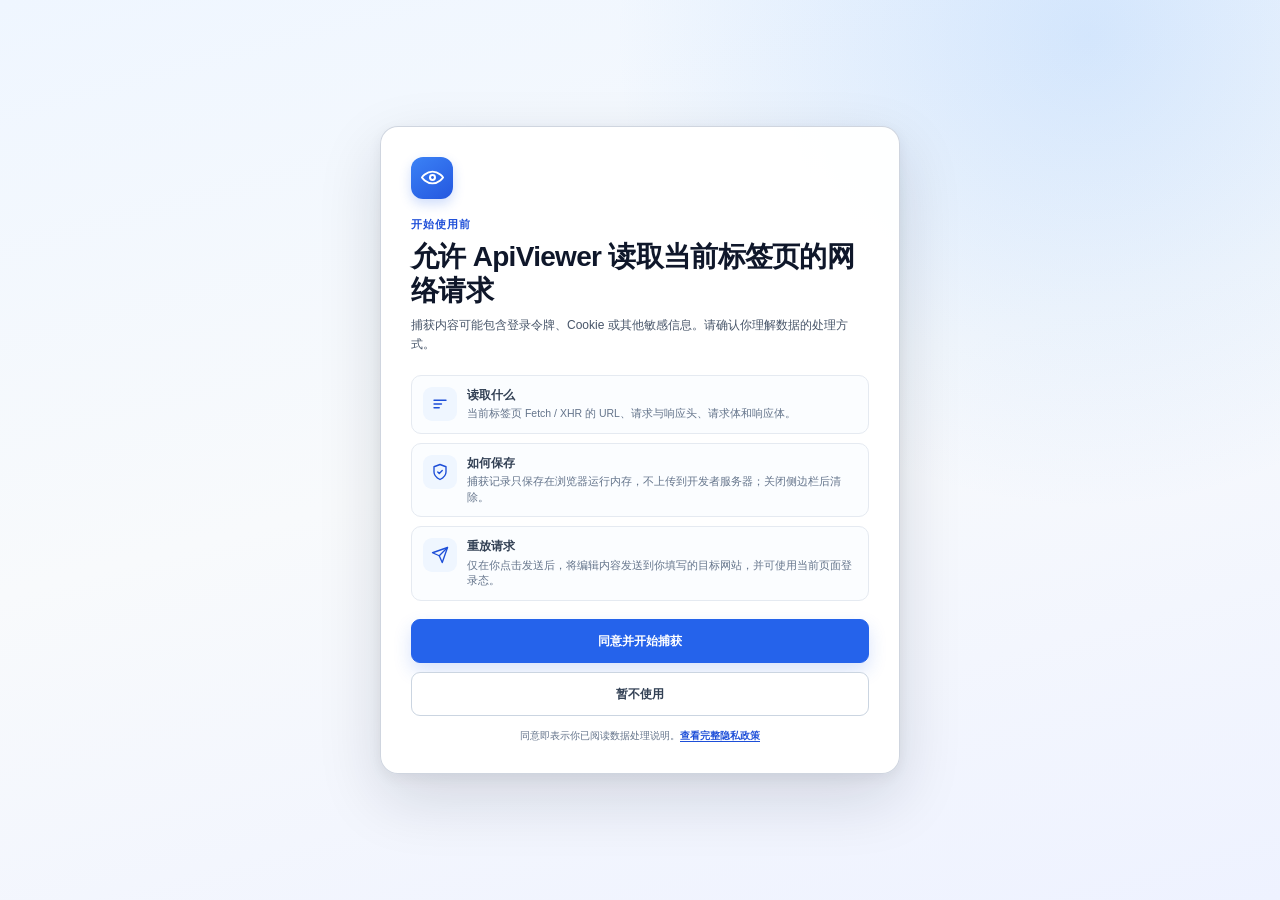
==== sidepanel.html @ 07f1b32a "Prepare ApiViewer for Chrome Web Store" ====
<!doctype html>
<html lang="zh-CN">
  <head>
    <meta charset="utf-8" />
    <meta name="viewport" content="width=device-width, initial-scale=1" />
    <meta name="color-scheme" content="light" />
    <title>ApiViewer</title>
    <link rel="stylesheet" href="sidepanel.css" />
  </head>
  <body>
    <main id="appShell" class="app-shell" inert aria-hidden="true">
      <header class="app-header">
        <div class="brand">
          <span class="logo" aria-hidden="true">
            <svg viewBox="0 0 24 24"><path d="M2.6 12s3.5-5.2 9.4-5.2 9.4 5.2 9.4 5.2-3.5 5.2-9.4 5.2S2.6 12 2.6 12Z"/><circle cx="12" cy="12" r="3.1" class="logo-iris"/><circle cx="12" cy="12" r="1.25" class="logo-pupil"/></svg>
          </span>
          <span class="brand-copy">
            <strong>ApiViewer</strong>
            <code id="pageUrl" title="">正在读取当前页面…</code>
          </span>
        </div>
        <div class="header-actions">
          <button id="captureButton" class="live-badge" type="button" aria-pressed="true" title="暂停捕获">
            <span class="live-dot" aria-hidden="true"></span><span id="captureLabel">连接中</span>
          </button>
          <button id="clearButton" class="icon-button" type="button" aria-label="清空请求" title="清空请求">
            <svg viewBox="0 0 24 24" aria-hidden="true"><path d="M3 6h18M8 6V4h8v2M19 6l-1 14H6L5 6M10 10v6M14 10v6"/></svg>
          </button>
          <button id="settingsButton" class="icon-button" type="button" aria-label="打开设置" aria-expanded="false" aria-controls="settingsPopover" title="设置">
            <svg viewBox="0 0 24 24" aria-hidden="true"><circle cx="12" cy="12" r="3"/><path d="M19.4 15a1.7 1.7 0 0 0 .34 1.88l.06.06-2.83 2.83-.06-.06A1.7 1.7 0 0 0 15 19.4a1.7 1.7 0 0 0-1 .6 1.7 1.7 0 0 0-.4 1.1V21h-4v-.1A1.7 1.7 0 0 0 8.6 19.4a1.7 1.7 0 0 0-1.88.34l-.06.06-2.83-2.83.06-.06A1.7 1.7 0 0 0 4.6 15a1.7 1.7 0 0 0-.6-1A1.7 1.7 0 0 0 2.9 13H3V9h-.1A1.7 1.7 0 0 0 4.6 8a1.7 1.7 0 0 0-.34-1.88l-.06-.06 2.83-2.83.06.06A1.7 1.7 0 0 0 9 4.6a1.7 1.7 0 0 0 1-.6 1.7 1.7 0 0 0 .4-1.1V3h4v.1A1.7 1.7 0 0 0 15.4 4a1.7 1.7 0 0 0 1.88-.34l.06-.06 2.83 2.83-.06.06A1.7 1.7 0 0 0 19.4 8c.17.38.5.7.9.9.32.16.68.22 1.03.18H21v4h.1a1.7 1.7 0 0 0-1.7 1.9Z"/></svg>
          </button>
        </div>
      </header>

      <section class="request-tools" aria-label="请求筛选">
        <label class="search-box" for="searchInput">
          <svg viewBox="0 0 24 24" aria-hidden="true"><circle cx="11" cy="11" r="7"/><path d="m20 20-4-4"/></svg>
          <span class="sr-only">搜索请求</span>
          <input id="searchInput" type="search" autocomplete="off" placeholder="搜索路径、状态码或方法" />
          <kbd>⌘K</kbd>
        </label>
        <div class="filter-tabs" role="group" aria-label="请求类型">
          <button class="filter-tab active" type="button" data-filter="All" aria-pressed="true">全部</button>
          <button class="filter-tab" type="button" data-filter="XHR" aria-pressed="false">XHR</button>
          <button class="filter-tab" type="button" data-filter="Fetch" aria-pressed="false">Fetch</button>
        </div>
      </section>

      <section class="request-list" aria-label="请求列表">
        <div class="request-list-header" aria-hidden="true">
          <span>序号</span><span>方法</span><span>请求路径</span><span>状态</span><span>耗时</span>
        </div>
        <div id="requestRows" class="request-rows" role="listbox" aria-label="已捕获的请求"></div>
        <div id="emptyState" class="empty-state">
          <span class="empty-icon" aria-hidden="true">
            <svg viewBox="0 0 24 24"><path d="M4 17 10 11l4 4 6-7"/><path d="M4 5v14h16"/></svg>
          </span>
          <strong id="emptyTitle">等待网络请求</strong>
          <p id="emptyText">刷新当前页面或进行操作，Fetch / XHR 请求会显示在这里。</p>
          <button id="retryButton" class="secondary-button hidden" type="button">重新连接</button>
        </div>
      </section>

      <section id="requestDetail" class="request-detail" aria-label="请求详情">
        <div id="detailHeading" class="detail-heading">
          <div class="detail-endpoint">
            <span id="detailSelectionMarker" class="detail-selection-marker" aria-hidden="true" hidden>
              <svg viewBox="0 0 24 24"><path d="m9 18 6-6-6-6"/></svg>
            </span>
            <span id="detailSelectionLabel" class="sr-only" hidden>当前选中的请求</span>
            <span id="detailMethod" class="method-chip">—</span>
            <code id="detailPath">选择一个请求查看详情</code>
          </div>
          <div class="detail-meta">
            <span id="detailStatus">—</span><span id="detailDuration">—</span><span id="detailSize">—</span>
          </div>
        </div>
        <div class="detail-tabs" role="tablist" aria-label="详情内容">
          <button type="button" role="tab" data-tab="overview" aria-selected="true">概览</button>
          <button type="button" role="tab" data-tab="headers" aria-selected="false">请求头</button>
          <button type="button" role="tab" data-tab="request" aria-selected="false">请求</button>
          <button type="button" role="tab" data-tab="response" aria-selected="false">响应</button>
        </div>
        <div class="code-wrap">
          <div class="code-panel">
            <div class="code-toolbar">
              <span id="contentFormat" class="format">详情</span>
              <button id="copyContentButton" class="mini-copy" type="button" disabled>
                <svg viewBox="0 0 24 24" aria-hidden="true"><rect x="8" y="8" width="11" height="11" rx="2"/><path d="M16 8V5a2 2 0 0 0-2-2H5a2 2 0 0 0-2 2v9a2 2 0 0 0 2 2h3"/></svg>
                复制
              </button>
            </div>
            <pre id="detailContent" tabindex="0">从上方列表中选择一个请求。</pre>
          </div>
        </div>
      </section>

      <footer class="action-bar">
        <button id="replayButton" class="action-button primary" type="button" disabled>
          <svg viewBox="0 0 24 24" aria-hidden="true"><path d="M20 7v5h-5"/><path d="M18.2 16a7 7 0 1 1 .8-7.8L20 12"/></svg>
          编辑并重发
        </button>
        <button id="copyCurlButton" class="action-button" type="button" disabled>
          <svg viewBox="0 0 24 24" aria-hidden="true"><rect x="8" y="8" width="11" height="11" rx="2"/><path d="M16 8V5a2 2 0 0 0-2-2H5a2 2 0 0 0-2 2v9a2 2 0 0 0 2 2h3"/></svg>
          复制 cURL
        </button>
        <button id="copyRequestButton" class="action-button" type="button" aria-label="复制请求 JSON" title="复制请求 JSON" disabled>
          <svg viewBox="0 0 24 24" aria-hidden="true"><rect x="8" y="8" width="11" height="11" rx="2"/><path d="M16 8V5a2 2 0 0 0-2-2H5a2 2 0 0 0-2 2v9a2 2 0 0 0 2 2h3"/></svg>
          <span class="action-label">复制请求 JSON</span>
        </button>
        <button id="copyResponseButton" class="action-button" type="button" disabled>
          <svg viewBox="0 0 24 24" aria-hidden="true"><rect x="8" y="8" width="11" height="11" rx="2"/><path d="M16 8V5a2 2 0 0 0-2-2H5a2 2 0 0 0-2 2v9a2 2 0 0 0 2 2h3"/></svg>
          复制响应 JSON
        </button>
      </footer>

      <section id="replayView" class="replay-view hidden" aria-label="请求重放编辑器">
        <header class="replay-header">
          <button id="replayBackButton" class="icon-button replay-back" type="button" aria-label="返回请求详情" title="返回请求详情">
            <svg viewBox="0 0 24 24" aria-hidden="true"><path d="m15 18-6-6 6-6"/></svg>
          </button>
          <div class="replay-title">
            <strong>编辑并重发</strong>
            <code id="replaySourcePath">—</code>
          </div>
          <span class="replay-context-badge" title="请求会在当前标签页的页面上下文中发送">当前页面</span>
        </header>

        <div class="replay-request-line">
          <label class="replay-method-field" for="replayMethod">
            <span class="sr-only">请求方法</span>
            <select id="replayMethod" aria-label="请求方法">
              <option>GET</option><option>POST</option><option>PUT</option><option>PATCH</option><option>DELETE</option><option>HEAD</option><option>OPTIONS</option>
            </select>
          </label>
          <label class="replay-url-field" for="replayUrl">
            <span class="sr-only">请求 URL</span>
            <input id="replayUrl" type="url" autocomplete="off" spellcheck="false" aria-describedby="replayUrlError" />
          </label>
          <p id="replayUrlError" class="field-error hidden"></p>
        </div>

        <div class="replay-tabs" role="tablist" aria-label="请求重放内容">
          <button type="button" role="tab" data-replay-tab="params" aria-selected="true">参数 <span id="replayParamsCount">0</span></button>
          <button type="button" role="tab" data-replay-tab="headers" aria-selected="false">请求头 <span id="replayHeadersCount">0</span></button>
          <button type="button" role="tab" data-replay-tab="body" aria-selected="false">请求体</button>
          <button id="replayResponseTab" type="button" role="tab" data-replay-tab="response" aria-selected="false" disabled>响应</button>
        </div>

        <div id="replayErrorSummary" class="replay-error-summary hidden" role="alert" tabindex="-1"></div>
        <div id="replayEditorPanel" class="replay-editor-panel"></div>

        <footer class="replay-action-bar">
          <label class="credentials-switch" for="replayCredentials">
            <input id="replayCredentials" type="checkbox" checked />
            <span>使用当前登录态</span>
          </label>
          <span class="action-spacer"></span>
          <button id="replayResetButton" class="action-button" type="button">恢复原始值</button>
          <button id="replayCancelButton" class="action-button danger-outline hidden" type="button">取消</button>
          <button id="replaySendButton" class="action-button primary" type="button" title="发送请求（⌘/Ctrl + Enter）">
            <svg viewBox="0 0 24 24" aria-hidden="true"><path d="m22 2-7 20-4-9-9-4Z"/><path d="M22 2 11 13"/></svg>
            <span>发送请求</span>
          </button>
        </footer>
      </section>

      <aside id="settingsPopover" class="settings-popover hidden" aria-label="ApiViewer 设置">
        <div class="settings-heading">
          <div><strong>捕获设置</strong><span>设置会自动保存</span></div>
          <button id="closeSettingsButton" class="icon-button" type="button" aria-label="关闭设置">
            <svg viewBox="0 0 24 24" aria-hidden="true"><path d="m6 6 12 12M18 6 6 18"/></svg>
          </button>
        </div>
        <label class="setting-row" for="maxRequestsSelect">
          <span><strong>请求数量上限</strong><small>超过后自动移除最早的记录</small></span>
          <select id="maxRequestsSelect"><option value="100">100</option><option value="250">250</option><option value="500">500</option></select>
        </label>
        <label class="setting-row" for="maxBodySelect">
          <span><strong>响应体上限</strong><small>较大的响应体不会保存在内存中</small></span>
          <select id="maxBodySelect"><option value="1048576">1 MB</option><option value="2097152">2 MB</option><option value="5242880">5 MB</option></select>
        </label>
        <label class="setting-row switch-row" for="autoStartInput">
          <span><strong>打开时自动捕获</strong><small>每次打开侧边栏立即开始</small></span>
          <input id="autoStartInput" type="checkbox" role="switch" checked />
        </label>
        <p class="settings-note">
          ApiViewer 只在侧边栏打开期间连接当前标签页；关闭后会自动解除连接。
          <a href="privacy.html" target="_blank" rel="noreferrer">查看隐私政策</a>
        </p>
      </aside>

      <div id="toast" class="toast" role="status" aria-live="polite" aria-atomic="true">
        <span class="toast-icon" aria-hidden="true">
          <svg viewBox="0 0 24 24"><path d="m6 12 4 4 8-9"/></svg>
        </span>
        <span id="toastText">已复制到剪贴板</span>
      </div>
    </main>

    <section
      id="privacyConsent"
      class="privacy-consent"
      role="dialog"
      aria-modal="true"
      aria-labelledby="privacyConsentTitle"
      aria-describedby="privacyConsentDescription"
    >
      <div class="consent-card">
        <div class="consent-brand" aria-hidden="true">
          <span class="logo">
            <svg viewBox="0 0 24 24"><path d="M2.6 12s3.5-5.2 9.4-5.2 9.4 5.2 9.4 5.2-3.5 5.2-9.4 5.2S2.6 12 2.6 12Z"/><circle cx="12" cy="12" r="3.1" class="logo-iris"/><circle cx="12" cy="12" r="1.25" class="logo-pupil"/></svg>
          </span>
        </div>
        <div class="consent-heading">
          <span class="consent-eyebrow">开始使用前</span>
          <h1 id="privacyConsentTitle">允许 ApiViewer 读取当前标签页的网络请求</h1>
          <p id="privacyConsentDescription">捕获内容可能包含登录令牌、Cookie 或其他敏感信息。请确认你理解数据的处理方式。</p>
        </div>

        <ul class="consent-facts" aria-label="数据处理说明">
          <li>
            <span class="consent-fact-icon" aria-hidden="true">
              <svg viewBox="0 0 24 24"><path d="M4 7h16M4 12h10M4 17h7"/></svg>
            </span>
            <span><strong>读取什么</strong><small>当前标签页 Fetch / XHR 的 URL、请求与响应头、请求体和响应体。</small></span>
          </li>
          <li>
            <span class="consent-fact-icon" aria-hidden="true">
              <svg viewBox="0 0 24 24"><path d="M12 22s8-4 8-10V5l-8-3-8 3v7c0 6 8 10 8 10Z"/><path d="m9 12 2 2 4-4"/></svg>
            </span>
            <span><strong>如何保存</strong><small>捕获记录只保存在浏览器运行内存，不上传到开发者服务器；关闭侧边栏后清除。</small></span>
          </li>
          <li>
            <span class="consent-fact-icon" aria-hidden="true">
              <svg viewBox="0 0 24 24"><path d="m22 2-7 20-4-9-9-4Z"/><path d="M22 2 11 13"/></svg>
            </span>
            <span><strong>重放请求</strong><small>仅在你点击发送后，将编辑内容发送到你填写的目标网站，并可使用当前页面登录态。</small></span>
          </li>
        </ul>

        <p id="consentDeclinedMessage" class="consent-declined hidden" role="status">
          尚未授权，ApiViewer 不会连接调试器或读取任何网络请求。你可以关闭侧边栏，或稍后在这里同意。
        </p>

        <div class="consent-actions">
          <button id="consentAcceptButton" class="consent-primary" type="button">同意并开始捕获</button>
          <button id="consentDeclineButton" class="consent-secondary" type="button">暂不使用</button>
        </div>
        <p class="consent-policy-link">
          同意即表示你已阅读数据处理说明。<a href="privacy.html" target="_blank" rel="noreferrer">查看完整隐私政策</a>
        </p>
      </div>
    </section>
    <script src="json-formatter.js"></script>
    <script src="sidepanel.js"></script>
  </body>
</html>
---- sidepanel.css ----
:root {
  --surface: #ffffff;
  --surface-soft: #f8fafc;
  --surface-blue: #eff6ff;
  --ink: #0f172a;
  --muted: #475569;
  --subtle: #64748b;
  --faint: #94a3b8;
  --border: #e2e8f0;
  --border-strong: #cbd5e1;
  --blue: #2563eb;
  --blue-strong: #1d4ed8;
  --green: #047857;
  --green-soft: #ecfdf5;
  --red: #dc2626;
  --red-soft: #fef2f2;
  --amber: #b45309;
  --amber-soft: #fffbeb;
  --purple: #7c3aed;
  --sans: "IBM Plex Sans", "SF Pro Text", "PingFang SC", "Microsoft YaHei", Arial, sans-serif;
  --mono: "JetBrains Mono", "SFMono-Regular", Menlo, Monaco, Consolas, monospace;
  --focus: 0 0 0 3px rgba(37, 99, 235, .22);
  --ease: 160ms ease;
}

* { box-sizing: border-box; }

html, body {
  width: 100%;
  height: 100%;
  margin: 0;
  overflow: hidden;
  color: var(--ink);
  background: var(--surface);
  font-family: var(--sans);
  -webkit-font-smoothing: antialiased;
}

button, input, select { font: inherit; }
button, select, input[type="checkbox"] { cursor: pointer; }
button { touch-action: manipulation; }

button:focus-visible,
input:focus-visible,
select:focus-visible,
[tabindex="0"]:focus-visible {
  outline: 2px solid var(--blue);
  outline-offset: 2px;
}

button:disabled {
  cursor: not-allowed;
  opacity: .46;
}

.hidden { display: none !important; }
.sr-only {
  position: absolute;
  width: 1px;
  height: 1px;
  padding: 0;
  margin: -1px;
  overflow: hidden;
  clip: rect(0, 0, 0, 0);
  white-space: nowrap;
  border: 0;
}

.app-shell {
  position: relative;
  display: grid;
  grid-template-rows: 52px 52px minmax(150px, calc(30vh + 30px)) minmax(230px, 1fr) 48px;
  width: 100%;
  height: 100dvh;
  min-width: 300px;
  overflow: hidden;
  background: var(--surface);
}

.app-header,
.request-tools,
.action-bar {
  position: relative;
  z-index: 2;
}

.app-header {
  display: flex;
  align-items: center;
  justify-content: space-between;
  padding: 0 16px 0 18px;
  border-bottom: 1px solid var(--border);
  background: var(--surface);
}

.brand,
.header-actions,
.live-badge,
.search-box,
.filter-tabs,
.detail-endpoint,
.detail-meta,
.detail-tabs,
.code-toolbar,
.mini-copy,
.action-bar,
.action-button,
.settings-heading,
.setting-row,
.toast {
  display: flex;
  align-items: center;
}

.brand { flex: 1 1 auto; min-width: 0; gap: 9px; }
.logo {
  flex: 0 0 auto;
  display: grid;
  place-items: center;
  width: 32px;
  height: 32px;
  border-radius: 9px;
  color: #fff;
  background: linear-gradient(145deg, #3b82f6, #2457df);
  box-shadow: 0 5px 12px rgba(37, 99, 235, .22);
}
.logo svg { width: 21px; height: 21px; fill: none; stroke: currentColor; stroke-width: 1.7; stroke-linecap: round; stroke-linejoin: round; }
.logo .logo-iris { fill: currentColor; stroke: none; }
.logo .logo-pupil { fill: #2b64e5; stroke: none; }
.brand-copy { display: grid; min-width: 0; gap: 1px; }
.brand-copy strong { font-size: 16px; letter-spacing: -.2px; line-height: 1.15; }
.brand-copy code {
  display: block;
  min-width: 0;
  overflow: hidden;
  color: var(--subtle);
  font: 10px/1.25 var(--mono);
  text-overflow: ellipsis;
  white-space: nowrap;
}

.header-actions { flex: 0 0 auto; gap: 6px; }
.live-badge {
  min-width: 74px;
  height: 28px;
  justify-content: center;
  gap: 7px;
  padding: 0 10px;
  border: 1px solid #a7f3d0;
  border-radius: 999px;
  color: var(--green);
  background: var(--green-soft);
  font-size: 12px;
  font-weight: 650;
  transition: background var(--ease), border-color var(--ease), color var(--ease);
}
.live-badge:hover { background: #dff9ed; }
.live-badge.paused { color: var(--amber); border-color: #fde68a; background: var(--amber-soft); }
.live-badge.error { color: var(--red); border-color: #fecaca; background: var(--red-soft); }
.live-dot { width: 7px; height: 7px; border-radius: 50%; background: currentColor; box-shadow: 0 0 0 3px currentColor; outline: 3px solid transparent; opacity: .86; }
.live-badge:not(.paused):not(.error) .live-dot { animation: live-pulse 1.7s ease-in-out infinite; }

.icon-button {
  display: grid;
  place-items: center;
  width: 36px;
  height: 36px;
  padding: 0;
  border: 1px solid transparent;
  border-radius: 8px;
  color: var(--subtle);
  background: transparent;
  transition: background var(--ease), color var(--ease), border-color var(--ease);
}
.icon-button:hover { color: var(--ink); background: var(--surface-soft); border-color: var(--border); }
.icon-button svg,
.search-box svg,
.action-button svg,
.mini-copy svg {
  flex: 0 0 auto;
  width: 16px;
  height: 16px;
  fill: none;
  stroke: currentColor;
  stroke-width: 1.8;
  stroke-linecap: round;
  stroke-linejoin: round;
}

.request-tools {
  display: grid;
  grid-template-columns: minmax(140px, 1fr) auto;
  align-items: center;
  gap: 10px;
  padding: 8px 18px;
  border-bottom: 1px solid var(--border);
  background: var(--surface);
}
.search-box {
  min-width: 0;
  height: 36px;
  gap: 9px;
  padding: 0 10px 0 12px;
  border: 1px solid var(--border);
  border-radius: 8px;
  color: var(--faint);
  background: var(--surface-soft);
  transition: border-color var(--ease), box-shadow var(--ease), background var(--ease);
}
.search-box:focus-within { border-color: #93c5fd; background: var(--surface); box-shadow: var(--focus); }
.search-box input { min-width: 0; width: 100%; padding: 0; border: 0; outline: 0; color: var(--ink); background: transparent; font-size: 12px; }
.search-box input::placeholder { color: var(--faint); }
.search-box input::-webkit-search-cancel-button { cursor: pointer; }
.search-box kbd { padding: 2px 5px; border: 1px solid var(--border); border-bottom-color: var(--border-strong); border-radius: 4px; color: var(--subtle); background: #fff; font: 9px var(--sans); }
.filter-tabs { height: 36px; gap: 2px; padding: 3px; border: 1px solid var(--border); border-radius: 8px; background: var(--surface-soft); }
.filter-tab {
  height: 28px;
  padding: 0 10px;
  border: 0;
  border-radius: 5px;
  color: var(--muted);
  background: transparent;
  font-size: 11px;
  font-weight: 650;
  transition: background var(--ease), color var(--ease), box-shadow var(--ease);
}
.filter-tab:hover { color: var(--ink); background: rgba(255,255,255,.75); }
.filter-tab.active { color: #1e293b; background: #fff; box-shadow: 0 1px 3px rgba(15,23,42,.08), inset 0 0 0 1px var(--border); }

.request-list { position: relative; min-height: 0; overflow: hidden; border-bottom: 1px solid var(--border); background: var(--surface); }
.request-list-header,
.request-row {
  display: grid;
  grid-template-columns: 34px 54px minmax(0, 1fr) 52px 62px;
  align-items: center;
  column-gap: 7px;
  padding: 0 14px 0 18px;
}
.request-list-header { height: 26px; border-bottom: 1px solid var(--border); color: var(--subtle); background: var(--surface-soft); font-size: 10px; font-weight: 700; letter-spacing: .3px; text-transform: uppercase; }
.request-list-header span:nth-child(n+4), .request-row > :nth-child(n+4) { text-align: right; }
.request-rows { height: calc(100% - 26px); min-height: 0; overflow: auto; overscroll-behavior: contain; scrollbar-width: thin; }
.request-row {
  position: relative;
  width: 100%;
  height: 36px;
  border: 0;
  border-bottom: 1px solid #eef2f7;
  color: var(--muted);
  background: var(--surface);
  font: 13px/1.35 var(--mono);
  text-align: left;
  transition: background var(--ease), box-shadow var(--ease);
}
.request-row:hover { background: #f8fbff; }
.request-row:focus-visible { z-index: 1; outline-offset: -2px; }
.request-row.selected { background: var(--surface-blue); box-shadow: inset 0 0 0 1px #dbeafe; }
.request-row.selected::before { content: ""; position: absolute; inset: 0 auto 0 0; width: 3px; background: var(--blue); }
.request-row .sequence { color: var(--faint); font-size: 11px; font-variant-numeric: tabular-nums; }
.request-row .method { font-size: 12px; font-weight: 800; letter-spacing: .1px; }
.request-row .method.get { color: #0369a1; }
.request-row .method.post { color: var(--purple); }
.request-row .method.put, .request-row .method.patch { color: #c2410c; }
.request-row .method.delete { color: var(--red); }
.request-row .path { min-width: 0; overflow: hidden; color: #334155; text-overflow: ellipsis; white-space: nowrap; }
.request-row.selected .path { color: var(--ink); font-weight: 650; }
.status-code { display: inline-flex; align-items: center; justify-content: flex-end; gap: 5px; font-weight: 700; }
.status-code::before { content: ""; width: 6px; height: 6px; border-radius: 50%; background: currentColor; }
.status-code.ok { color: var(--green); }
.status-code.warn { color: var(--amber); }
.status-code.error { color: var(--red); }
.status-code.pending { color: var(--faint); }
.duration { color: var(--subtle); font-variant-numeric: tabular-nums; white-space: nowrap; }

.empty-state {
  position: absolute;
  inset: 26px 0 0;
  display: flex;
  flex-direction: column;
  align-items: center;
  justify-content: center;
  padding: 14px 24px;
  color: var(--muted);
  text-align: center;
  background: var(--surface);
}
.empty-icon { display: grid; place-items: center; width: 38px; height: 38px; margin-bottom: 8px; border-radius: 10px; color: var(--blue); background: var(--surface-blue); }
.empty-icon svg { width: 21px; height: 21px; fill: none; stroke: currentColor; stroke-width: 1.7; stroke-linecap: round; stroke-linejoin: round; }
.empty-state strong { color: #334155; font-size: 12px; }
.empty-state p { max-width: 360px; margin: 5px 0 0; color: var(--subtle); font-size: 11px; line-height: 1.45; }
.secondary-button { min-height: 32px; margin-top: 10px; padding: 0 12px; border: 1px solid var(--border-strong); border-radius: 7px; color: #334155; background: var(--surface); font-size: 11px; font-weight: 650; }
.secondary-button:hover { border-color: #93c5fd; color: var(--blue-strong); background: var(--surface-blue); }

.request-detail { display: grid; grid-template-rows: 40px 32px minmax(0, 1fr); min-height: 0; background: var(--surface); }
.detail-heading {
  display: flex;
  align-items: center;
  justify-content: space-between;
  min-width: 0;
  gap: 12px;
  padding: 0 18px;
  border-bottom: 1px solid var(--border);
  background: var(--surface);
  transition: background var(--ease), box-shadow var(--ease);
}
.detail-heading.has-selection {
  background: linear-gradient(90deg, #f4f8ff 0%, #fbfdff 52%, var(--surface) 100%);
  box-shadow: inset 3px 0 0 var(--blue);
}
.detail-endpoint { min-width: 0; gap: 9px; }
.detail-selection-marker {
  flex: 0 0 auto;
  display: grid;
  place-items: center;
  width: 20px;
  height: 20px;
  border: 1px solid #bfdbfe;
  border-radius: 6px;
  color: var(--blue-strong);
  background: #dbeafe;
  box-shadow: 0 1px 2px rgba(37, 99, 235, .12);
}
.detail-selection-marker[hidden] { display: none; }
.detail-selection-marker svg {
  width: 13px;
  height: 13px;
  fill: none;
  stroke: currentColor;
  stroke-width: 2.4;
  stroke-linecap: round;
  stroke-linejoin: round;
}
.method-chip { flex: 0 0 auto; display: grid; place-items: center; height: 24px; padding: 0 8px; border-radius: 5px; color: #475569; background: #f1f5f9; font: 800 10px var(--mono); }
.method-chip.get { color: #0369a1; background: #e0f2fe; }
.method-chip.post { color: #6d28d9; background: #f3e8ff; }
.method-chip.put, .method-chip.patch { color: #c2410c; background: #fff7ed; }
.method-chip.delete { color: #b91c1c; background: #fee2e2; }
.detail-endpoint code { min-width: 0; overflow: hidden; color: var(--ink); font: 650 11px var(--mono); text-overflow: ellipsis; white-space: nowrap; }
.detail-meta { flex: 0 0 auto; gap: 10px; color: var(--muted); font: 10px var(--mono); font-variant-numeric: tabular-nums; }
.detail-meta .ok { color: var(--green); font-weight: 700; }
.detail-meta .warn { color: var(--amber); font-weight: 700; }
.detail-meta .error { color: var(--red); font-weight: 700; }
.detail-tabs { gap: 3px; padding: 0 15px; border-bottom: 1px solid var(--border); }
.detail-tabs button { position: relative; height: 32px; padding: 0 9px; border: 0; color: var(--muted); background: transparent; font-size: 11px; font-weight: 650; }
.detail-tabs button:hover { color: var(--ink); }
.detail-tabs button[aria-selected="true"] { color: var(--blue-strong); }
.detail-tabs button[aria-selected="true"]::after { content: ""; position: absolute; right: 8px; bottom: -1px; left: 8px; height: 2px; border-radius: 2px 2px 0 0; background: var(--blue); }
.code-wrap { min-height: 0; padding: 6px 18px; background: #fbfdff; }
.code-panel { display: grid; grid-template-rows: 29px minmax(0, 1fr); height: 100%; overflow: hidden; border: 1px solid #dbe4ee; border-radius: 8px; background: var(--surface-soft); }
.code-toolbar { justify-content: space-between; padding: 0 9px 0 12px; border-bottom: 1px solid #dbe4ee; color: var(--muted); background: #f1f5f9; font-size: 10px; }
.format { display: flex; align-items: center; gap: 6px; }
.format::before { content: "{}"; color: var(--blue); font: 800 10px var(--mono); }
.mini-copy { height: 26px; gap: 5px; padding: 0 4px; border: 0; color: var(--muted); background: transparent; font-size: 10px; }
.mini-copy:hover:not(:disabled) { color: var(--blue-strong); }
.mini-copy svg { width: 13px; height: 13px; }
#detailContent {
  min-width: 0;
  min-height: 0;
  margin: 0;
  overflow: auto;
  padding: 8px 12px 12px;
  color: #334155;
  font: 10.5px/1.5 var(--mono);
  overflow-wrap: normal;
  tab-size: 2;
  white-space: pre-wrap;
}

.action-bar { display: grid; grid-template-columns: repeat(4, max-content); align-items: center; justify-content: start; gap: 8px; padding: 0 18px; border-top: 1px solid var(--border); background: var(--surface); box-shadow: 0 -6px 18px rgba(15, 23, 42, .035); }
.action-button { min-height: 36px; justify-content: center; gap: 7px; padding: 0 11px; border: 1px solid var(--border-strong); border-radius: 8px; color: #334155; background: var(--surface); font-size: 12px; font-weight: 650; white-space: nowrap; transition: background var(--ease), border-color var(--ease), color var(--ease), box-shadow var(--ease); }
.action-button:hover:not(:disabled) { border-color: #93c5fd; color: var(--blue-strong); background: #f8fbff; }
.action-button.primary { border-color: var(--blue); color: #fff; background: var(--blue); box-shadow: 0 5px 12px rgba(37, 99, 235, .18); }
.action-button.primary:hover:not(:disabled) { border-color: var(--blue-strong); color: #fff; background: var(--blue-strong); }
.action-button svg { width: 16px; height: 16px; }

.replay-view {
  position: absolute;
  inset: 0;
  z-index: 12;
  display: grid;
  grid-template-rows: 56px auto 40px auto minmax(0, 1fr) 60px;
  min-width: 0;
  min-height: 0;
  isolation: isolate;
  background: var(--surface);
}
.replay-header {
  grid-row: 1;
  display: flex;
  align-items: center;
  gap: 8px;
  min-width: 0;
  padding: 0 14px 0 10px;
  border-bottom: 1px solid var(--border);
  background: var(--surface);
}
.replay-back { flex: 0 0 auto; }
.replay-title { display: grid; flex: 1 1 auto; min-width: 0; gap: 2px; }
.replay-title strong { color: var(--ink); font-size: 14px; line-height: 1.2; }
.replay-title code { min-width: 0; overflow: hidden; color: var(--subtle); font: 10px/1.2 var(--mono); text-overflow: ellipsis; white-space: nowrap; }
.replay-context-badge {
  flex: 0 0 auto;
  padding: 4px 7px;
  border: 1px solid #bfdbfe;
  border-radius: 999px;
  color: var(--blue-strong);
  background: var(--surface-blue);
  font-size: 9.5px;
  font-weight: 700;
}
.replay-request-line {
  grid-row: 2;
  display: grid;
  grid-template-columns: 88px minmax(0, 1fr);
  gap: 7px;
  padding: 10px 14px;
  border-bottom: 1px solid var(--border);
  background: #fbfdff;
}
.replay-method-field,
.replay-url-field { min-width: 0; }
.replay-method-field select,
.replay-url-field input,
.editor-select,
.kv-input,
.body-textarea {
  width: 100%;
  border: 1px solid var(--border-strong);
  border-radius: 8px;
  color: #1e293b;
  background: var(--surface);
  transition: border-color var(--ease), box-shadow var(--ease);
}
.replay-method-field select,
.replay-url-field input { height: 38px; }
.replay-method-field select { padding: 0 26px 0 9px; font: 750 11px var(--mono); }
.replay-url-field input { min-width: 0; padding: 0 11px; font: 11px var(--mono); }
.replay-method-field select:focus,
.replay-url-field input:focus,
.editor-select:focus,
.kv-input:focus,
.body-textarea:focus { border-color: #93c5fd; outline: 0; box-shadow: var(--focus); }
.replay-url-field input[aria-invalid="true"],
.body-textarea[aria-invalid="true"] { border-color: #fca5a5; }
.field-error {
  grid-column: 1 / -1;
  margin: -1px 0 0;
  color: #b91c1c;
  font-size: 10px;
  line-height: 1.35;
}
.replay-tabs {
  grid-row: 3;
  display: grid;
  grid-template-columns: repeat(4, minmax(0, 1fr));
  padding: 0 8px;
  border-bottom: 1px solid var(--border);
  background: var(--surface);
}
.replay-tabs button {
  position: relative;
  min-width: 0;
  height: 40px;
  padding: 0 5px;
  overflow: hidden;
  border: 0;
  color: var(--muted);
  background: transparent;
  font-size: 10.5px;
  font-weight: 650;
  text-overflow: ellipsis;
  white-space: nowrap;
}
.replay-tabs button:hover:not(:disabled) { color: var(--ink); background: #f8fbff; }
.replay-tabs button[aria-selected="true"] { color: var(--blue-strong); }
.replay-tabs button[aria-selected="true"]::after { content: ""; position: absolute; right: 9px; bottom: 0; left: 9px; height: 2px; border-radius: 2px 2px 0 0; background: var(--blue); }
.replay-tabs button:disabled { opacity: .45; }
.replay-tabs button span { color: var(--subtle); font: 9px var(--mono); }
.replay-error-summary {
  grid-row: 4;
  margin: 8px 14px 0;
  padding: 9px 11px;
  border: 1px solid #fecaca;
  border-radius: 8px;
  color: #991b1b;
  background: var(--red-soft);
  font-size: 10.5px;
  line-height: 1.4;
}
.replay-editor-panel {
  grid-row: 5;
  min-width: 0;
  min-height: 0;
  overflow: auto;
  overscroll-behavior: contain;
  padding: 12px 14px 18px;
  background: #fbfdff;
}
.replay-editor-panel.response-mode { overflow: hidden; }
.editor-section { display: grid; gap: 10px; min-height: 100%; align-content: start; }
.response-section {
  display: flex;
  flex-direction: column;
  height: 100%;
  min-height: 0;
}
.editor-section-toolbar { display: flex; align-items: center; justify-content: space-between; min-width: 0; gap: 10px; }
.editor-section-toolbar > div { display: grid; min-width: 0; gap: 2px; }
.editor-section-toolbar strong { color: #334155; font-size: 12px; }
.editor-helper { margin: 0; color: var(--subtle); font-size: 10px; line-height: 1.45; }
.compact-check { display: inline-flex; align-items: center; gap: 6px; color: var(--muted); font-size: 10px; white-space: nowrap; }
.compact-check input { margin: 0; }
.kv-list { display: grid; gap: 7px; }
.kv-row {
  display: grid;
  grid-template-columns: 22px minmax(0, .85fr) minmax(0, 1.15fr) 32px;
  align-items: center;
  gap: 6px;
  min-width: 0;
}
.kv-row.is-disabled { opacity: .62; }
.kv-row.is-managed { opacity: .72; }
.kv-enabled { display: grid; place-items: center; width: 22px; height: 34px; margin: 0; }
.kv-input { min-width: 0; height: 34px; padding: 0 8px; font: 10.5px var(--mono); }
.kv-input:read-only { color: var(--subtle); background: #f1f5f9; }
.mini-icon-button {
  display: grid;
  place-items: center;
  width: 32px;
  height: 32px;
  padding: 0;
  border: 1px solid transparent;
  border-radius: 7px;
  color: var(--subtle);
  background: transparent;
}
.mini-icon-button:hover:not(:disabled) { border-color: var(--border); color: var(--red); background: var(--red-soft); }
.mini-icon-button svg { width: 15px; height: 15px; fill: none; stroke: currentColor; stroke-width: 1.8; stroke-linecap: round; stroke-linejoin: round; }
.managed-label { display: grid; place-items: center; width: 32px; height: 32px; color: var(--faint); }
.managed-label svg { width: 14px; height: 14px; fill: none; stroke: currentColor; stroke-width: 1.8; stroke-linecap: round; stroke-linejoin: round; }
.add-row-button { justify-self: start; min-height: 34px; padding: 0 10px; }
.empty-editor-note { margin: 20px 0; color: var(--subtle); font-size: 11px; text-align: center; }
.body-toolbar { display: grid; grid-template-columns: minmax(0, 150px) auto; align-items: end; justify-content: space-between; gap: 10px; }
.body-mode-label { display: grid; gap: 5px; color: var(--muted); font-size: 10px; }
.editor-select { height: 34px; padding: 0 26px 0 9px; font-size: 10.5px; }
.body-textarea { min-height: 260px; resize: vertical; padding: 10px 11px; font: 11px/1.5 var(--mono); tab-size: 2; }
.body-textarea:disabled { color: var(--subtle); background: #f1f5f9; }
.body-error { margin: -4px 0 0; color: #b91c1c; font-size: 10px; line-height: 1.4; }
.response-summary {
  display: grid;
  grid-template-columns: repeat(3, minmax(0, 1fr));
  gap: 7px;
}
.response-stat { display: grid; gap: 3px; min-width: 0; padding: 9px; border: 1px solid var(--border); border-radius: 8px; background: var(--surface); }
.response-stat span { color: var(--subtle); font-size: 9px; }
.response-stat strong { overflow: hidden; color: #334155; font: 700 11px var(--mono); text-overflow: ellipsis; white-space: nowrap; }
.response-stat strong.ok { color: var(--green); }
.response-stat strong.warn { color: var(--amber); }
.response-stat strong.error { color: var(--red); }
.response-toolbar { display: flex; flex-wrap: wrap; align-items: center; gap: 5px; }
.response-toolbar button { min-height: 30px; padding: 0 9px; border: 1px solid var(--border); border-radius: 7px; color: var(--muted); background: var(--surface); font-size: 10px; }
.response-toolbar button.active { border-color: #bfdbfe; color: var(--blue-strong); background: var(--surface-blue); }
.response-code { flex: 1 1 0; min-width: 0; min-height: 0; margin: 0; overflow: auto; padding: 11px; border: 1px solid var(--border); border-radius: 8px; color: #334155; background: var(--surface); font: 10.5px/1.5 var(--mono); white-space: pre-wrap; }
.response-error { padding: 12px; border: 1px solid #fecaca; border-radius: 8px; color: #991b1b; background: var(--red-soft); font-size: 11px; line-height: 1.5; }
.replay-action-bar {
  grid-row: 6;
  position: relative;
  z-index: 1;
  display: flex;
  align-items: center;
  gap: 7px;
  min-width: 0;
  padding: 0 14px;
  border-top: 1px solid var(--border);
  background: var(--surface);
  box-shadow: 0 -6px 18px rgba(15, 23, 42, .035);
}
.credentials-switch { display: flex; align-items: center; gap: 6px; min-width: 0; color: var(--muted); font-size: 9.5px; white-space: nowrap; }
.credentials-switch input { margin: 0; }
.danger-outline { border-color: #fecaca; color: #b91c1c; }
.danger-outline:hover:not(:disabled) { border-color: #fca5a5; color: #991b1b; background: var(--red-soft); }
.sending-spinner { animation: replay-spin .8s linear infinite; }
.request-row.replayed .path::before { content: "重放"; display: inline-block; margin-right: 5px; padding: 1px 4px; border-radius: 4px; color: var(--blue-strong); background: #dbeafe; font: 700 8px var(--sans); vertical-align: 1px; }

.settings-popover {
  position: absolute;
  top: 46px;
  right: 14px;
  z-index: 20;
  width: min(360px, calc(100% - 28px));
  padding: 8px;
  border: 1px solid var(--border-strong);
  border-radius: 12px;
  background: var(--surface);
  box-shadow: 0 20px 45px rgba(15, 23, 42, .18), 0 4px 12px rgba(15, 23, 42, .08);
}
.settings-heading { justify-content: space-between; min-height: 48px; padding: 0 8px 4px 10px; border-bottom: 1px solid var(--border); }
.settings-heading > div { display: grid; gap: 3px; }
.settings-heading strong { font-size: 13px; }
.settings-heading span { color: var(--subtle); font-size: 10px; }
.setting-row { justify-content: space-between; min-height: 62px; gap: 16px; padding: 8px 10px; border-bottom: 1px solid #eef2f7; }
.setting-row > span { display: grid; min-width: 0; gap: 4px; }
.setting-row strong { color: #334155; font-size: 11px; }
.setting-row small { color: var(--subtle); font-size: 9.5px; line-height: 1.35; }
.setting-row select { flex: 0 0 auto; height: 32px; min-width: 78px; padding: 0 24px 0 9px; border: 1px solid var(--border-strong); border-radius: 7px; color: #334155; background: var(--surface); font-size: 11px; }
.switch-row input {
  position: relative;
  flex: 0 0 auto;
  width: 38px;
  height: 22px;
  margin: 0;
  appearance: none;
  border: 1px solid var(--border-strong);
  border-radius: 999px;
  background: #cbd5e1;
  transition: background var(--ease), border-color var(--ease);
}
.switch-row input::after { content: ""; position: absolute; top: 2px; left: 2px; width: 16px; height: 16px; border-radius: 50%; background: #fff; box-shadow: 0 1px 3px rgba(15,23,42,.25); transition: transform var(--ease); }
.switch-row input:checked { border-color: var(--blue); background: var(--blue); }
.switch-row input:checked::after { transform: translateX(16px); }
.settings-note { margin: 8px 10px 4px; padding: 9px 10px; border-radius: 7px; color: var(--muted); background: var(--surface-blue); font-size: 9.5px; line-height: 1.45; }
.settings-note a { color: var(--blue-strong); font-weight: 650; text-decoration: none; }
.settings-note a:hover { text-decoration: underline; }

.privacy-consent {
  position: fixed;
  inset: 0;
  z-index: 100;
  display: grid;
  min-width: 300px;
  min-height: 100dvh;
  overflow: auto;
  overscroll-behavior: contain;
  padding: clamp(18px, 5vh, 44px) clamp(14px, 4vw, 28px);
  background:
    radial-gradient(circle at 85% 4%, rgba(96, 165, 250, .22), transparent 34%),
    linear-gradient(165deg, #eff6ff 0%, #f8fafc 48%, #eef2ff 100%);
}
.consent-card {
  align-self: center;
  width: min(100%, 520px);
  margin: auto;
  padding: clamp(20px, 4.5vw, 30px);
  border: 1px solid rgba(148, 163, 184, .45);
  border-radius: 18px;
  background: rgba(255, 255, 255, .96);
  box-shadow: 0 24px 64px rgba(15, 23, 42, .14), 0 4px 14px rgba(15, 23, 42, .06);
}
.consent-brand { margin-bottom: 18px; }
.consent-brand .logo { width: 42px; height: 42px; border-radius: 12px; }
.consent-brand .logo svg { width: 27px; height: 27px; }
.consent-heading { display: grid; gap: 8px; }
.consent-eyebrow {
  color: var(--blue-strong);
  font-size: 11px;
  font-weight: 750;
  letter-spacing: .08em;
}
.consent-heading h1 {
  max-width: 460px;
  margin: 0;
  color: var(--ink);
  font-size: clamp(21px, 5vw, 28px);
  line-height: 1.22;
  letter-spacing: -.025em;
}
.consent-heading p {
  margin: 0;
  color: var(--muted);
  font-size: 12px;
  line-height: 1.62;
}
.consent-facts {
  display: grid;
  gap: 9px;
  margin: 20px 0 0;
  padding: 0;
  list-style: none;
}
.consent-facts li {
  display: grid;
  grid-template-columns: 34px minmax(0, 1fr);
  align-items: start;
  gap: 10px;
  padding: 11px;
  border: 1px solid #e5eaf1;
  border-radius: 10px;
  background: #fbfdff;
}
.consent-fact-icon {
  display: grid;
  place-items: center;
  width: 34px;
  height: 34px;
  border-radius: 9px;
  color: var(--blue-strong);
  background: var(--surface-blue);
}
.consent-fact-icon svg {
  width: 18px;
  height: 18px;
  fill: none;
  stroke: currentColor;
  stroke-width: 1.8;
  stroke-linecap: round;
  stroke-linejoin: round;
}
.consent-facts li > span:last-child { display: grid; gap: 3px; }
.consent-facts strong { color: #334155; font-size: 12px; line-height: 1.35; }
.consent-facts small { color: var(--subtle); font-size: 10.5px; line-height: 1.5; }
.consent-declined {
  margin: 14px 0 0;
  padding: 10px 12px;
  border: 1px solid #fde68a;
  border-radius: 9px;
  color: #92400e;
  background: var(--amber-soft);
  font-size: 10.5px;
  line-height: 1.5;
}
.consent-declined.error { border-color: #fecaca; color: #991b1b; background: var(--red-soft); }
.consent-actions { display: grid; gap: 9px; margin-top: 18px; }
.consent-primary,
.consent-secondary {
  min-height: 44px;
  padding: 0 16px;
  border-radius: 9px;
  font-size: 12px;
  font-weight: 700;
}
.consent-primary {
  border: 1px solid var(--blue);
  color: #fff;
  background: var(--blue);
  box-shadow: 0 8px 18px rgba(37, 99, 235, .18);
}
.consent-primary:hover:not(:disabled) { border-color: var(--blue-strong); background: var(--blue-strong); }
.consent-secondary { border: 1px solid var(--border-strong); color: #334155; background: var(--surface); }
.consent-secondary:hover { border-color: #94a3b8; background: var(--surface-soft); }
.consent-policy-link { margin: 13px 0 0; color: var(--subtle); font-size: 9.5px; line-height: 1.5; text-align: center; }
.consent-policy-link a { color: var(--blue-strong); font-weight: 650; text-underline-offset: 2px; }

.toast {
  position: absolute;
  right: 18px;
  bottom: 76px;
  z-index: 30;
  min-height: 42px;
  gap: 9px;
  max-width: calc(100% - 36px);
  padding: 8px 14px;
  border: 1px solid #a7f3d0;
  border-radius: 9px;
  color: #065f46;
  background: var(--surface);
  box-shadow: 0 12px 28px rgba(15,23,42,.14), 0 2px 6px rgba(15,23,42,.08);
  font-size: 11px;
  font-weight: 650;
  opacity: 0;
  pointer-events: none;
  transform: translateY(8px);
  transition: opacity var(--ease), transform var(--ease);
}
.toast.show { opacity: 1; transform: translateY(0); }
.toast.error { border-color: #fecaca; color: #991b1b; }
.toast-icon { flex: 0 0 auto; display: grid; place-items: center; width: 22px; height: 22px; border-radius: 50%; color: var(--green); background: #d1fae5; }
.toast.error .toast-icon { color: var(--red); background: #fee2e2; }
.toast-icon svg { width: 13px; height: 13px; fill: none; stroke: currentColor; stroke-width: 2.2; stroke-linecap: round; stroke-linejoin: round; }

@keyframes live-pulse {
  0%, 100% { box-shadow: 0 0 0 0 rgba(16,185,129,.24); }
  50% { box-shadow: 0 0 0 4px rgba(16,185,129,0); }
}

@keyframes replay-spin { to { transform: rotate(360deg); } }

@media (max-width: 540px) {
  .app-shell { grid-template-rows: 52px 52px minmax(150px, calc(30vh + 30px)) minmax(230px, 1fr) 92px; }
  .action-bar { grid-template-columns: repeat(2, minmax(0, 1fr)); grid-auto-rows: 36px; padding: 7px 12px; }
  .action-button { width: 100%; padding-inline: 8px; }
}

@media (max-width: 520px) {
  .app-header { padding-inline: 12px; }
  .brand { gap: 8px; }
  .request-tools { gap: 6px; padding-inline: 12px; }
  .search-box kbd { display: none; }
  .filter-tab { padding-inline: 8px; }
  .request-list-header, .request-row { grid-template-columns: 30px 48px minmax(0, 1fr) 48px 56px; padding-right: 12px; padding-left: 14px; }
  .detail-heading { padding-inline: 12px; }
  .detail-meta span:last-child { display: none; }
  .code-wrap { padding-inline: 12px; }
  .replay-view { grid-template-rows: 54px auto 40px auto minmax(0, 1fr) 58px; }
  .replay-header, .replay-request-line, .replay-editor-panel, .replay-action-bar { padding-inline: 10px; }
  .replay-context-badge { display: none; }
  .replay-action-bar .action-button { padding-inline: 9px; }
}

@media (max-width: 360px) {
  .app-header { padding-inline: 10px; }
  .header-actions { gap: 3px; }
  .live-badge { min-width: 68px; padding-inline: 8px; }
  .request-tools { grid-template-columns: minmax(112px, 1fr) auto; padding-inline: 10px; }
  .filter-tab { padding-inline: 6px; }
  .replay-request-line { grid-template-columns: 76px minmax(0, 1fr); }
  .replay-tabs { padding-inline: 4px; }
  .replay-tabs button { padding-inline: 2px; font-size: 10px; }
  .kv-row { grid-template-columns: 20px minmax(0, .8fr) minmax(0, 1.2fr) 30px; gap: 4px; }
  #replayResetButton { display: none; }
}

@media (max-height: 700px) {
  .app-shell { grid-template-rows: 50px 48px minmax(122px, calc(27vh + 28px)) minmax(205px, 1fr) 48px; }
  .request-tools { padding-block: 6px; }
  .request-row { height: 34px; }
}

@media (max-height: 620px) {
  .privacy-consent { align-items: start; padding-block: 12px; }
  .consent-card { align-self: start; }
  .consent-brand { margin-bottom: 10px; }
  .consent-heading h1 { font-size: 20px; }
  .consent-facts { margin-top: 12px; }
  .consent-facts li { padding-block: 8px; }
}

@media (max-width: 540px) and (max-height: 700px) {
  .app-shell { grid-template-rows: 50px 48px minmax(122px, calc(27vh + 28px)) minmax(205px, 1fr) 92px; }
}

@media (prefers-reduced-motion: reduce) {
  *, *::before, *::after { scroll-behavior: auto !important; animation-duration: .01ms !important; animation-iteration-count: 1 !important; transition-duration: .01ms !important; }
}
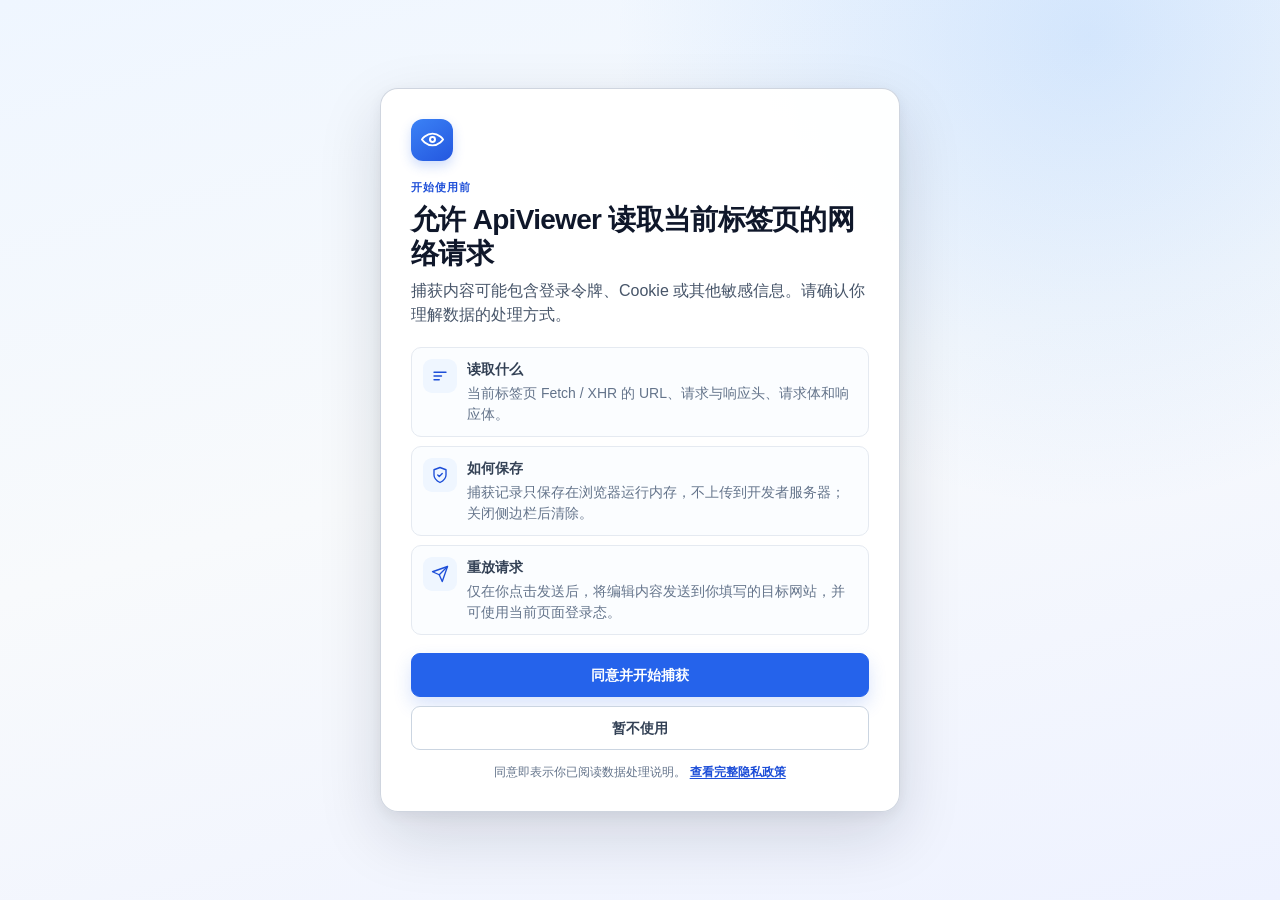
==== commit 46c6f837: "Release 1.1.1 with English localization" ====
--- a/sidepanel.html
+++ b/sidepanel.html
@@ -16,81 +16,81 @@
           </span>
           <span class="brand-copy">
             <strong>ApiViewer</strong>
-            <code id="pageUrl" title="">正在读取当前页面…</code>
+            <code id="pageUrl" title="" data-i18n="reading_current_page">正在读取当前页面…</code>
           </span>
         </div>
         <div class="header-actions">
-          <button id="captureButton" class="live-badge" type="button" aria-pressed="true" title="暂停捕获">
-            <span class="live-dot" aria-hidden="true"></span><span id="captureLabel">连接中</span>
-          </button>
-          <button id="clearButton" class="icon-button" type="button" aria-label="清空请求" title="清空请求">
+          <button id="captureButton" class="live-badge" type="button" aria-pressed="true" title="暂停捕获" data-i18n-title="pause_capture">
+            <span class="live-dot" aria-hidden="true"></span><span id="captureLabel" data-i18n="status_connecting">连接中</span>
+          </button>
+          <button id="clearButton" class="icon-button" type="button" aria-label="清空请求" title="清空请求" data-i18n-aria-label="clear_requests" data-i18n-title="clear_requests">
             <svg viewBox="0 0 24 24" aria-hidden="true"><path d="M3 6h18M8 6V4h8v2M19 6l-1 14H6L5 6M10 10v6M14 10v6"/></svg>
           </button>
-          <button id="settingsButton" class="icon-button" type="button" aria-label="打开设置" aria-expanded="false" aria-controls="settingsPopover" title="设置">
+          <button id="settingsButton" class="icon-button" type="button" aria-label="打开设置" aria-expanded="false" aria-controls="settingsPopover" title="设置" data-i18n-aria-label="open_settings" data-i18n-title="settings">
             <svg viewBox="0 0 24 24" aria-hidden="true"><circle cx="12" cy="12" r="3"/><path d="M19.4 15a1.7 1.7 0 0 0 .34 1.88l.06.06-2.83 2.83-.06-.06A1.7 1.7 0 0 0 15 19.4a1.7 1.7 0 0 0-1 .6 1.7 1.7 0 0 0-.4 1.1V21h-4v-.1A1.7 1.7 0 0 0 8.6 19.4a1.7 1.7 0 0 0-1.88.34l-.06.06-2.83-2.83.06-.06A1.7 1.7 0 0 0 4.6 15a1.7 1.7 0 0 0-.6-1A1.7 1.7 0 0 0 2.9 13H3V9h-.1A1.7 1.7 0 0 0 4.6 8a1.7 1.7 0 0 0-.34-1.88l-.06-.06 2.83-2.83.06.06A1.7 1.7 0 0 0 9 4.6a1.7 1.7 0 0 0 1-.6 1.7 1.7 0 0 0 .4-1.1V3h4v.1A1.7 1.7 0 0 0 15.4 4a1.7 1.7 0 0 0 1.88-.34l.06-.06 2.83 2.83-.06.06A1.7 1.7 0 0 0 19.4 8c.17.38.5.7.9.9.32.16.68.22 1.03.18H21v4h.1a1.7 1.7 0 0 0-1.7 1.9Z"/></svg>
           </button>
         </div>
       </header>
 
-      <section class="request-tools" aria-label="请求筛选">
+      <section class="request-tools" aria-label="请求筛选" data-i18n-aria-label="request_filters">
         <label class="search-box" for="searchInput">
           <svg viewBox="0 0 24 24" aria-hidden="true"><circle cx="11" cy="11" r="7"/><path d="m20 20-4-4"/></svg>
-          <span class="sr-only">搜索请求</span>
-          <input id="searchInput" type="search" autocomplete="off" placeholder="搜索路径、状态码或方法" />
+          <span class="sr-only" data-i18n="search_requests">搜索请求</span>
+          <input id="searchInput" type="search" autocomplete="off" placeholder="搜索路径、状态码或方法" data-i18n-placeholder="search_placeholder" />
           <kbd>⌘K</kbd>
         </label>
-        <div class="filter-tabs" role="group" aria-label="请求类型">
-          <button class="filter-tab active" type="button" data-filter="All" aria-pressed="true">全部</button>
+        <div class="filter-tabs" role="group" aria-label="请求类型" data-i18n-aria-label="request_type">
+          <button class="filter-tab active" type="button" data-filter="All" aria-pressed="true" data-i18n="filter_all">全部</button>
           <button class="filter-tab" type="button" data-filter="XHR" aria-pressed="false">XHR</button>
           <button class="filter-tab" type="button" data-filter="Fetch" aria-pressed="false">Fetch</button>
         </div>
       </section>
 
-      <section class="request-list" aria-label="请求列表">
+      <section class="request-list" aria-label="请求列表" data-i18n-aria-label="request_list">
         <div class="request-list-header" aria-hidden="true">
-          <span>序号</span><span>方法</span><span>请求路径</span><span>状态</span><span>耗时</span>
-        </div>
-        <div id="requestRows" class="request-rows" role="listbox" aria-label="已捕获的请求"></div>
+          <span data-i18n="column_number">序号</span><span data-i18n="column_method">方法</span><span data-i18n="column_path">请求路径</span><span data-i18n="column_status">状态</span><span data-i18n="column_duration">耗时</span>
+        </div>
+        <div id="requestRows" class="request-rows" role="listbox" aria-label="已捕获的请求" data-i18n-aria-label="captured_requests"></div>
         <div id="emptyState" class="empty-state">
           <span class="empty-icon" aria-hidden="true">
             <svg viewBox="0 0 24 24"><path d="M4 17 10 11l4 4 6-7"/><path d="M4 5v14h16"/></svg>
           </span>
-          <strong id="emptyTitle">等待网络请求</strong>
-          <p id="emptyText">刷新当前页面或进行操作，Fetch / XHR 请求会显示在这里。</p>
-          <button id="retryButton" class="secondary-button hidden" type="button">重新连接</button>
-        </div>
-      </section>
-
-      <section id="requestDetail" class="request-detail" aria-label="请求详情">
+          <strong id="emptyTitle" data-i18n="waiting_for_requests">等待网络请求</strong>
+          <p id="emptyText" data-i18n="waiting_for_requests_hint">刷新当前页面或进行操作，Fetch / XHR 请求会显示在这里。</p>
+          <button id="retryButton" class="secondary-button hidden" type="button" data-i18n="reconnect">重新连接</button>
+        </div>
+      </section>
+
+      <section id="requestDetail" class="request-detail" aria-label="请求详情" data-i18n-aria-label="request_detail">
         <div id="detailHeading" class="detail-heading">
           <div class="detail-endpoint">
             <span id="detailSelectionMarker" class="detail-selection-marker" aria-hidden="true" hidden>
               <svg viewBox="0 0 24 24"><path d="m9 18 6-6-6-6"/></svg>
             </span>
-            <span id="detailSelectionLabel" class="sr-only" hidden>当前选中的请求</span>
+            <span id="detailSelectionLabel" class="sr-only" hidden data-i18n="current_selection">当前选中的请求</span>
             <span id="detailMethod" class="method-chip">—</span>
-            <code id="detailPath">选择一个请求查看详情</code>
+            <code id="detailPath" data-i18n="select_request">选择一个请求查看详情</code>
           </div>
           <div class="detail-meta">
             <span id="detailStatus">—</span><span id="detailDuration">—</span><span id="detailSize">—</span>
           </div>
         </div>
-        <div class="detail-tabs" role="tablist" aria-label="详情内容">
-          <button type="button" role="tab" data-tab="overview" aria-selected="true">概览</button>
-          <button type="button" role="tab" data-tab="headers" aria-selected="false">请求头</button>
-          <button type="button" role="tab" data-tab="request" aria-selected="false">请求</button>
-          <button type="button" role="tab" data-tab="response" aria-selected="false">响应</button>
+        <div class="detail-tabs" role="tablist" aria-label="详情内容" data-i18n-aria-label="detail_content">
+          <button type="button" role="tab" data-tab="overview" aria-selected="true" data-i18n="overview">概览</button>
+          <button type="button" role="tab" data-tab="headers" aria-selected="false" data-i18n="request_headers">请求头</button>
+          <button type="button" role="tab" data-tab="request" aria-selected="false" data-i18n="request">请求</button>
+          <button type="button" role="tab" data-tab="response" aria-selected="false" data-i18n="response">响应</button>
         </div>
         <div class="code-wrap">
           <div class="code-panel">
             <div class="code-toolbar">
-              <span id="contentFormat" class="format">详情</span>
+              <span id="contentFormat" class="format" data-i18n="details">详情</span>
               <button id="copyContentButton" class="mini-copy" type="button" disabled>
                 <svg viewBox="0 0 24 24" aria-hidden="true"><rect x="8" y="8" width="11" height="11" rx="2"/><path d="M16 8V5a2 2 0 0 0-2-2H5a2 2 0 0 0-2 2v9a2 2 0 0 0 2 2h3"/></svg>
-                复制
+                <span data-i18n="copy">复制</span>
               </button>
             </div>
-            <pre id="detailContent" tabindex="0">从上方列表中选择一个请求。</pre>
+            <pre id="detailContent" tabindex="0" data-i18n="select_request_hint">从上方列表中选择一个请求。</pre>
           </div>
         </div>
       </section>
@@ -98,53 +98,53 @@
       <footer class="action-bar">
         <button id="replayButton" class="action-button primary" type="button" disabled>
           <svg viewBox="0 0 24 24" aria-hidden="true"><path d="M20 7v5h-5"/><path d="M18.2 16a7 7 0 1 1 .8-7.8L20 12"/></svg>
-          编辑并重发
+          <span data-i18n="edit_and_resend">编辑并重发</span>
         </button>
         <button id="copyCurlButton" class="action-button" type="button" disabled>
           <svg viewBox="0 0 24 24" aria-hidden="true"><rect x="8" y="8" width="11" height="11" rx="2"/><path d="M16 8V5a2 2 0 0 0-2-2H5a2 2 0 0 0-2 2v9a2 2 0 0 0 2 2h3"/></svg>
-          复制 cURL
-        </button>
-        <button id="copyRequestButton" class="action-button" type="button" aria-label="复制请求 JSON" title="复制请求 JSON" disabled>
+          <span data-i18n="copy_curl">复制 cURL</span>
+        </button>
+        <button id="copyRequestButton" class="action-button" type="button" aria-label="复制请求 JSON" title="复制请求 JSON" disabled data-i18n-aria-label="copy_request_json" data-i18n-title="copy_request_json">
           <svg viewBox="0 0 24 24" aria-hidden="true"><rect x="8" y="8" width="11" height="11" rx="2"/><path d="M16 8V5a2 2 0 0 0-2-2H5a2 2 0 0 0-2 2v9a2 2 0 0 0 2 2h3"/></svg>
-          <span class="action-label">复制请求 JSON</span>
+          <span class="action-label" data-i18n="copy_request_json">复制请求 JSON</span>
         </button>
         <button id="copyResponseButton" class="action-button" type="button" disabled>
           <svg viewBox="0 0 24 24" aria-hidden="true"><rect x="8" y="8" width="11" height="11" rx="2"/><path d="M16 8V5a2 2 0 0 0-2-2H5a2 2 0 0 0-2 2v9a2 2 0 0 0 2 2h3"/></svg>
-          复制响应 JSON
+          <span data-i18n="copy_response_json">复制响应 JSON</span>
         </button>
       </footer>
 
-      <section id="replayView" class="replay-view hidden" aria-label="请求重放编辑器">
+      <section id="replayView" class="replay-view hidden" aria-label="请求重放编辑器" data-i18n-aria-label="replay_editor">
         <header class="replay-header">
-          <button id="replayBackButton" class="icon-button replay-back" type="button" aria-label="返回请求详情" title="返回请求详情">
+          <button id="replayBackButton" class="icon-button replay-back" type="button" aria-label="返回请求详情" title="返回请求详情" data-i18n-aria-label="back_to_request" data-i18n-title="back_to_request">
             <svg viewBox="0 0 24 24" aria-hidden="true"><path d="m15 18-6-6 6-6"/></svg>
           </button>
           <div class="replay-title">
-            <strong>编辑并重发</strong>
+            <strong data-i18n="edit_and_resend">编辑并重发</strong>
             <code id="replaySourcePath">—</code>
           </div>
-          <span class="replay-context-badge" title="请求会在当前标签页的页面上下文中发送">当前页面</span>
+          <span class="replay-context-badge" title="请求会在当前标签页的页面上下文中发送" data-i18n="current_page" data-i18n-title="current_page_hint">当前页面</span>
         </header>
 
         <div class="replay-request-line">
           <label class="replay-method-field" for="replayMethod">
-            <span class="sr-only">请求方法</span>
-            <select id="replayMethod" aria-label="请求方法">
+            <span class="sr-only" data-i18n="request_method">请求方法</span>
+            <select id="replayMethod" aria-label="请求方法" data-i18n-aria-label="request_method">
               <option>GET</option><option>POST</option><option>PUT</option><option>PATCH</option><option>DELETE</option><option>HEAD</option><option>OPTIONS</option>
             </select>
           </label>
           <label class="replay-url-field" for="replayUrl">
-            <span class="sr-only">请求 URL</span>
+            <span class="sr-only" data-i18n="request_url">请求 URL</span>
             <input id="replayUrl" type="url" autocomplete="off" spellcheck="false" aria-describedby="replayUrlError" />
           </label>
           <p id="replayUrlError" class="field-error hidden"></p>
         </div>
 
-        <div class="replay-tabs" role="tablist" aria-label="请求重放内容">
-          <button type="button" role="tab" data-replay-tab="params" aria-selected="true">参数 <span id="replayParamsCount">0</span></button>
-          <button type="button" role="tab" data-replay-tab="headers" aria-selected="false">请求头 <span id="replayHeadersCount">0</span></button>
-          <button type="button" role="tab" data-replay-tab="body" aria-selected="false">请求体</button>
-          <button id="replayResponseTab" type="button" role="tab" data-replay-tab="response" aria-selected="false" disabled>响应</button>
+        <div class="replay-tabs" role="tablist" aria-label="请求重放内容" data-i18n-aria-label="replay_content">
+          <button type="button" role="tab" data-replay-tab="params" aria-selected="true"><span data-i18n="parameters">参数</span> <span id="replayParamsCount">0</span></button>
+          <button type="button" role="tab" data-replay-tab="headers" aria-selected="false"><span data-i18n="request_headers">请求头</span> <span id="replayHeadersCount">0</span></button>
+          <button type="button" role="tab" data-replay-tab="body" aria-selected="false" data-i18n="request_body">请求体</button>
+          <button id="replayResponseTab" type="button" role="tab" data-replay-tab="response" aria-selected="false" disabled data-i18n="response">响应</button>
         </div>
 
         <div id="replayErrorSummary" class="replay-error-summary hidden" role="alert" tabindex="-1"></div>
@@ -153,40 +153,40 @@
         <footer class="replay-action-bar">
           <label class="credentials-switch" for="replayCredentials">
             <input id="replayCredentials" type="checkbox" checked />
-            <span>使用当前登录态</span>
+            <span data-i18n="use_current_session">使用当前登录态</span>
           </label>
           <span class="action-spacer"></span>
-          <button id="replayResetButton" class="action-button" type="button">恢复原始值</button>
-          <button id="replayCancelButton" class="action-button danger-outline hidden" type="button">取消</button>
-          <button id="replaySendButton" class="action-button primary" type="button" title="发送请求（⌘/Ctrl + Enter）">
+          <button id="replayResetButton" class="action-button" type="button" data-i18n="reset_original">恢复原始值</button>
+          <button id="replayCancelButton" class="action-button danger-outline hidden" type="button" data-i18n="cancel">取消</button>
+          <button id="replaySendButton" class="action-button primary" type="button" title="发送请求（⌘/Ctrl + Enter）" data-i18n-title="send_shortcut">
             <svg viewBox="0 0 24 24" aria-hidden="true"><path d="m22 2-7 20-4-9-9-4Z"/><path d="M22 2 11 13"/></svg>
-            <span>发送请求</span>
+            <span data-i18n="send_request">发送请求</span>
           </button>
         </footer>
       </section>
 
-      <aside id="settingsPopover" class="settings-popover hidden" aria-label="ApiViewer 设置">
+      <aside id="settingsPopover" class="settings-popover hidden" aria-label="ApiViewer 设置" data-i18n-aria-label="api_settings">
         <div class="settings-heading">
-          <div><strong>捕获设置</strong><span>设置会自动保存</span></div>
-          <button id="closeSettingsButton" class="icon-button" type="button" aria-label="关闭设置">
+          <div><strong data-i18n="capture_settings">捕获设置</strong><span data-i18n="settings_auto_save">设置会自动保存</span></div>
+          <button id="closeSettingsButton" class="icon-button" type="button" aria-label="关闭设置" data-i18n-aria-label="close_settings">
             <svg viewBox="0 0 24 24" aria-hidden="true"><path d="m6 6 12 12M18 6 6 18"/></svg>
           </button>
         </div>
         <label class="setting-row" for="maxRequestsSelect">
-          <span><strong>请求数量上限</strong><small>超过后自动移除最早的记录</small></span>
+          <span><strong data-i18n="max_requests">请求数量上限</strong><small data-i18n="max_requests_hint">超过后自动移除最早的记录</small></span>
           <select id="maxRequestsSelect"><option value="100">100</option><option value="250">250</option><option value="500">500</option></select>
         </label>
         <label class="setting-row" for="maxBodySelect">
-          <span><strong>响应体上限</strong><small>较大的响应体不会保存在内存中</small></span>
+          <span><strong data-i18n="max_response_body">响应体上限</strong><small data-i18n="max_response_body_hint">较大的响应体不会保存在内存中</small></span>
           <select id="maxBodySelect"><option value="1048576">1 MB</option><option value="2097152">2 MB</option><option value="5242880">5 MB</option></select>
         </label>
         <label class="setting-row switch-row" for="autoStartInput">
-          <span><strong>打开时自动捕获</strong><small>每次打开侧边栏立即开始</small></span>
+          <span><strong data-i18n="auto_capture">打开时自动捕获</strong><small data-i18n="auto_capture_hint">每次打开侧边栏立即开始</small></span>
           <input id="autoStartInput" type="checkbox" role="switch" checked />
         </label>
         <p class="settings-note">
-          ApiViewer 只在侧边栏打开期间连接当前标签页；关闭后会自动解除连接。
-          <a href="privacy.html" target="_blank" rel="noreferrer">查看隐私政策</a>
+          <span data-i18n="settings_privacy_note">ApiViewer 只在侧边栏打开期间连接当前标签页；关闭后会自动解除连接。</span>
+          <a href="privacy.html" target="_blank" rel="noreferrer" data-i18n="view_privacy_policy" data-localized-privacy-link>查看隐私政策</a>
         </p>
       </aside>
 
@@ -194,7 +194,7 @@
         <span class="toast-icon" aria-hidden="true">
           <svg viewBox="0 0 24 24"><path d="m6 12 4 4 8-9"/></svg>
         </span>
-        <span id="toastText">已复制到剪贴板</span>
+        <span id="toastText" data-i18n="copied_to_clipboard">已复制到剪贴板</span>
       </div>
     </main>
 
@@ -213,42 +213,42 @@
           </span>
         </div>
         <div class="consent-heading">
-          <span class="consent-eyebrow">开始使用前</span>
-          <h1 id="privacyConsentTitle">允许 ApiViewer 读取当前标签页的网络请求</h1>
-          <p id="privacyConsentDescription">捕获内容可能包含登录令牌、Cookie 或其他敏感信息。请确认你理解数据的处理方式。</p>
-        </div>
-
-        <ul class="consent-facts" aria-label="数据处理说明">
+          <span class="consent-eyebrow" data-i18n="before_you_begin">开始使用前</span>
+          <h1 id="privacyConsentTitle" data-i18n="consent_title">允许 ApiViewer 读取当前标签页的网络请求</h1>
+          <p id="privacyConsentDescription" data-i18n="consent_description">捕获内容可能包含登录令牌、Cookie 或其他敏感信息。请确认你理解数据的处理方式。</p>
+        </div>
+
+        <ul class="consent-facts" aria-label="数据处理说明" data-i18n-aria-label="data_handling">
           <li>
             <span class="consent-fact-icon" aria-hidden="true">
               <svg viewBox="0 0 24 24"><path d="M4 7h16M4 12h10M4 17h7"/></svg>
             </span>
-            <span><strong>读取什么</strong><small>当前标签页 Fetch / XHR 的 URL、请求与响应头、请求体和响应体。</small></span>
+            <span><strong data-i18n="what_is_read">读取什么</strong><small data-i18n="what_is_read_detail">当前标签页 Fetch / XHR 的 URL、请求与响应头、请求体和响应体。</small></span>
           </li>
           <li>
             <span class="consent-fact-icon" aria-hidden="true">
               <svg viewBox="0 0 24 24"><path d="M12 22s8-4 8-10V5l-8-3-8 3v7c0 6 8 10 8 10Z"/><path d="m9 12 2 2 4-4"/></svg>
             </span>
-            <span><strong>如何保存</strong><small>捕获记录只保存在浏览器运行内存，不上传到开发者服务器；关闭侧边栏后清除。</small></span>
+            <span><strong data-i18n="how_it_is_stored">如何保存</strong><small data-i18n="how_it_is_stored_detail">捕获记录只保存在浏览器运行内存，不上传到开发者服务器；关闭侧边栏后清除。</small></span>
           </li>
           <li>
             <span class="consent-fact-icon" aria-hidden="true">
               <svg viewBox="0 0 24 24"><path d="m22 2-7 20-4-9-9-4Z"/><path d="M22 2 11 13"/></svg>
             </span>
-            <span><strong>重放请求</strong><small>仅在你点击发送后，将编辑内容发送到你填写的目标网站，并可使用当前页面登录态。</small></span>
+            <span><strong data-i18n="replay_requests">重放请求</strong><small data-i18n="replay_requests_detail">仅在你点击发送后，将编辑内容发送到你填写的目标网站，并可使用当前页面登录态。</small></span>
           </li>
         </ul>
 
         <p id="consentDeclinedMessage" class="consent-declined hidden" role="status">
-          尚未授权，ApiViewer 不会连接调试器或读取任何网络请求。你可以关闭侧边栏，或稍后在这里同意。
+          <span data-i18n="consent_declined">尚未授权，ApiViewer 不会连接调试器或读取任何网络请求。你可以关闭侧边栏，或稍后在这里同意。</span>
         </p>
 
         <div class="consent-actions">
-          <button id="consentAcceptButton" class="consent-primary" type="button">同意并开始捕获</button>
-          <button id="consentDeclineButton" class="consent-secondary" type="button">暂不使用</button>
+          <button id="consentAcceptButton" class="consent-primary" type="button" data-i18n="consent_accept">同意并开始捕获</button>
+          <button id="consentDeclineButton" class="consent-secondary" type="button" data-i18n="consent_decline">暂不使用</button>
         </div>
         <p class="consent-policy-link">
-          同意即表示你已阅读数据处理说明。<a href="privacy.html" target="_blank" rel="noreferrer">查看完整隐私政策</a>
+          <span data-i18n="consent_policy_prefix">同意即表示你已阅读数据处理说明。</span> <a href="privacy.html" target="_blank" rel="noreferrer" data-i18n="view_full_privacy_policy" data-localized-privacy-link>查看完整隐私政策</a>
         </p>
       </div>
     </section>
--- a/sidepanel.css
+++ b/sidepanel.css
@@ -19,6 +19,10 @@
   --purple: #7c3aed;
   --sans: "IBM Plex Sans", "SF Pro Text", "PingFang SC", "Microsoft YaHei", Arial, sans-serif;
   --mono: "JetBrains Mono", "SFMono-Regular", Menlo, Monaco, Consolas, monospace;
+  --text-body: max(1rem, 16px);
+  --text-ui: max(.875rem, 14px);
+  --text-code: max(.8125rem, 13px);
+  --text-small: max(.75rem, 12px);
   --focus: 0 0 0 3px rgba(37, 99, 235, .22);
   --ease: 160ms ease;
 }
@@ -33,6 +37,8 @@
   color: var(--ink);
   background: var(--surface);
   font-family: var(--sans);
+  font-size: var(--text-ui);
+  line-height: 1.5;
   -webkit-font-smoothing: antialiased;
 }
 
@@ -208,7 +214,7 @@
   transition: border-color var(--ease), box-shadow var(--ease), background var(--ease);
 }
 .search-box:focus-within { border-color: #93c5fd; background: var(--surface); box-shadow: var(--focus); }
-.search-box input { min-width: 0; width: 100%; padding: 0; border: 0; outline: 0; color: var(--ink); background: transparent; font-size: 12px; }
+.search-box input { min-width: 0; width: 100%; padding: 0; border: 0; outline: 0; color: var(--ink); background: transparent; font-size: var(--text-ui); }
 .search-box input::placeholder { color: var(--faint); }
 .search-box input::-webkit-search-cancel-button { cursor: pointer; }
 .search-box kbd { padding: 2px 5px; border: 1px solid var(--border); border-bottom-color: var(--border-strong); border-radius: 4px; color: var(--subtle); background: #fff; font: 9px var(--sans); }
@@ -220,7 +226,7 @@
   border-radius: 5px;
   color: var(--muted);
   background: transparent;
-  font-size: 11px;
+  font-size: var(--text-code);
   font-weight: 650;
   transition: background var(--ease), color var(--ease), box-shadow var(--ease);
 }
@@ -236,7 +242,7 @@
   column-gap: 7px;
   padding: 0 14px 0 18px;
 }
-.request-list-header { height: 26px; border-bottom: 1px solid var(--border); color: var(--subtle); background: var(--surface-soft); font-size: 10px; font-weight: 700; letter-spacing: .3px; text-transform: uppercase; }
+.request-list-header { height: 26px; border-bottom: 1px solid var(--border); color: var(--subtle); background: var(--surface-soft); font-size: var(--text-small); font-weight: 700; letter-spacing: .3px; text-transform: uppercase; }
 .request-list-header span:nth-child(n+4), .request-row > :nth-child(n+4) { text-align: right; }
 .request-rows { height: calc(100% - 26px); min-height: 0; overflow: auto; overscroll-behavior: contain; scrollbar-width: thin; }
 .request-row {
@@ -285,9 +291,9 @@
 }
 .empty-icon { display: grid; place-items: center; width: 38px; height: 38px; margin-bottom: 8px; border-radius: 10px; color: var(--blue); background: var(--surface-blue); }
 .empty-icon svg { width: 21px; height: 21px; fill: none; stroke: currentColor; stroke-width: 1.7; stroke-linecap: round; stroke-linejoin: round; }
-.empty-state strong { color: #334155; font-size: 12px; }
-.empty-state p { max-width: 360px; margin: 5px 0 0; color: var(--subtle); font-size: 11px; line-height: 1.45; }
-.secondary-button { min-height: 32px; margin-top: 10px; padding: 0 12px; border: 1px solid var(--border-strong); border-radius: 7px; color: #334155; background: var(--surface); font-size: 11px; font-weight: 650; }
+.empty-state strong { color: #334155; font-size: var(--text-ui); }
+.empty-state p { max-width: 360px; margin: 5px 0 0; color: var(--subtle); font-size: var(--text-ui); line-height: 1.5; }
+.secondary-button { min-height: 34px; margin-top: 10px; padding: 0 12px; border: 1px solid var(--border-strong); border-radius: 7px; color: #334155; background: var(--surface); font-size: var(--text-code); font-weight: 650; }
 .secondary-button:hover { border-color: #93c5fd; color: var(--blue-strong); background: var(--surface-blue); }
 
 .request-detail { display: grid; grid-template-rows: 40px 32px minmax(0, 1fr); min-height: 0; background: var(--surface); }
@@ -329,27 +335,27 @@
   stroke-linecap: round;
   stroke-linejoin: round;
 }
-.method-chip { flex: 0 0 auto; display: grid; place-items: center; height: 24px; padding: 0 8px; border-radius: 5px; color: #475569; background: #f1f5f9; font: 800 10px var(--mono); }
+.method-chip { flex: 0 0 auto; display: grid; place-items: center; height: 24px; padding: 0 8px; border-radius: 5px; color: #475569; background: #f1f5f9; font: 800 var(--text-small) var(--mono); }
 .method-chip.get { color: #0369a1; background: #e0f2fe; }
 .method-chip.post { color: #6d28d9; background: #f3e8ff; }
 .method-chip.put, .method-chip.patch { color: #c2410c; background: #fff7ed; }
 .method-chip.delete { color: #b91c1c; background: #fee2e2; }
-.detail-endpoint code { min-width: 0; overflow: hidden; color: var(--ink); font: 650 11px var(--mono); text-overflow: ellipsis; white-space: nowrap; }
-.detail-meta { flex: 0 0 auto; gap: 10px; color: var(--muted); font: 10px var(--mono); font-variant-numeric: tabular-nums; }
+.detail-endpoint code { min-width: 0; overflow: hidden; color: var(--ink); font: 650 var(--text-code) var(--mono); text-overflow: ellipsis; white-space: nowrap; }
+.detail-meta { flex: 0 0 auto; gap: 10px; color: var(--muted); font: var(--text-small) var(--mono); font-variant-numeric: tabular-nums; }
 .detail-meta .ok { color: var(--green); font-weight: 700; }
 .detail-meta .warn { color: var(--amber); font-weight: 700; }
 .detail-meta .error { color: var(--red); font-weight: 700; }
 .detail-tabs { gap: 3px; padding: 0 15px; border-bottom: 1px solid var(--border); }
-.detail-tabs button { position: relative; height: 32px; padding: 0 9px; border: 0; color: var(--muted); background: transparent; font-size: 11px; font-weight: 650; }
+.detail-tabs button { position: relative; height: 32px; padding: 0 9px; border: 0; color: var(--muted); background: transparent; font-size: var(--text-code); font-weight: 650; }
 .detail-tabs button:hover { color: var(--ink); }
 .detail-tabs button[aria-selected="true"] { color: var(--blue-strong); }
 .detail-tabs button[aria-selected="true"]::after { content: ""; position: absolute; right: 8px; bottom: -1px; left: 8px; height: 2px; border-radius: 2px 2px 0 0; background: var(--blue); }
 .code-wrap { min-height: 0; padding: 6px 18px; background: #fbfdff; }
 .code-panel { display: grid; grid-template-rows: 29px minmax(0, 1fr); height: 100%; overflow: hidden; border: 1px solid #dbe4ee; border-radius: 8px; background: var(--surface-soft); }
-.code-toolbar { justify-content: space-between; padding: 0 9px 0 12px; border-bottom: 1px solid #dbe4ee; color: var(--muted); background: #f1f5f9; font-size: 10px; }
+.code-toolbar { justify-content: space-between; padding: 0 9px 0 12px; border-bottom: 1px solid #dbe4ee; color: var(--muted); background: #f1f5f9; font-size: var(--text-small); }
 .format { display: flex; align-items: center; gap: 6px; }
 .format::before { content: "{}"; color: var(--blue); font: 800 10px var(--mono); }
-.mini-copy { height: 26px; gap: 5px; padding: 0 4px; border: 0; color: var(--muted); background: transparent; font-size: 10px; }
+.mini-copy { height: 26px; gap: 5px; padding: 0 4px; border: 0; color: var(--muted); background: transparent; font-size: var(--text-small); }
 .mini-copy:hover:not(:disabled) { color: var(--blue-strong); }
 .mini-copy svg { width: 13px; height: 13px; }
 #detailContent {
@@ -359,14 +365,14 @@
   overflow: auto;
   padding: 8px 12px 12px;
   color: #334155;
-  font: 10.5px/1.5 var(--mono);
+  font: var(--text-code)/1.5 var(--mono);
   overflow-wrap: normal;
   tab-size: 2;
   white-space: pre-wrap;
 }
 
 .action-bar { display: grid; grid-template-columns: repeat(4, max-content); align-items: center; justify-content: start; gap: 8px; padding: 0 18px; border-top: 1px solid var(--border); background: var(--surface); box-shadow: 0 -6px 18px rgba(15, 23, 42, .035); }
-.action-button { min-height: 36px; justify-content: center; gap: 7px; padding: 0 11px; border: 1px solid var(--border-strong); border-radius: 8px; color: #334155; background: var(--surface); font-size: 12px; font-weight: 650; white-space: nowrap; transition: background var(--ease), border-color var(--ease), color var(--ease), box-shadow var(--ease); }
+.action-button { min-height: 36px; justify-content: center; gap: 7px; padding: 0 11px; border: 1px solid var(--border-strong); border-radius: 8px; color: #334155; background: var(--surface); font-size: var(--text-code); font-weight: 650; white-space: nowrap; transition: background var(--ease), border-color var(--ease), color var(--ease), box-shadow var(--ease); }
 .action-button:hover:not(:disabled) { border-color: #93c5fd; color: var(--blue-strong); background: #f8fbff; }
 .action-button.primary { border-color: var(--blue); color: #fff; background: var(--blue); box-shadow: 0 5px 12px rgba(37, 99, 235, .18); }
 .action-button.primary:hover:not(:disabled) { border-color: var(--blue-strong); color: #fff; background: var(--blue-strong); }
@@ -396,7 +402,7 @@
 .replay-back { flex: 0 0 auto; }
 .replay-title { display: grid; flex: 1 1 auto; min-width: 0; gap: 2px; }
 .replay-title strong { color: var(--ink); font-size: 14px; line-height: 1.2; }
-.replay-title code { min-width: 0; overflow: hidden; color: var(--subtle); font: 10px/1.2 var(--mono); text-overflow: ellipsis; white-space: nowrap; }
+.replay-title code { min-width: 0; overflow: hidden; color: var(--subtle); font: var(--text-small)/1.25 var(--mono); text-overflow: ellipsis; white-space: nowrap; }
 .replay-context-badge {
   flex: 0 0 auto;
   padding: 4px 7px;
@@ -404,7 +410,7 @@
   border-radius: 999px;
   color: var(--blue-strong);
   background: var(--surface-blue);
-  font-size: 9.5px;
+  font-size: var(--text-small);
   font-weight: 700;
 }
 .replay-request-line {
@@ -432,8 +438,8 @@
 }
 .replay-method-field select,
 .replay-url-field input { height: 38px; }
-.replay-method-field select { padding: 0 26px 0 9px; font: 750 11px var(--mono); }
-.replay-url-field input { min-width: 0; padding: 0 11px; font: 11px var(--mono); }
+.replay-method-field select { padding: 0 26px 0 9px; font: 750 var(--text-code) var(--mono); }
+.replay-url-field input { min-width: 0; padding: 0 11px; font: var(--text-code) var(--mono); }
 .replay-method-field select:focus,
 .replay-url-field input:focus,
 .editor-select:focus,
@@ -445,8 +451,8 @@
   grid-column: 1 / -1;
   margin: -1px 0 0;
   color: #b91c1c;
-  font-size: 10px;
-  line-height: 1.35;
+  font-size: var(--text-small);
+  line-height: 1.5;
 }
 .replay-tabs {
   grid-row: 3;
@@ -465,7 +471,7 @@
   border: 0;
   color: var(--muted);
   background: transparent;
-  font-size: 10.5px;
+  font-size: var(--text-code);
   font-weight: 650;
   text-overflow: ellipsis;
   white-space: nowrap;
@@ -474,7 +480,7 @@
 .replay-tabs button[aria-selected="true"] { color: var(--blue-strong); }
 .replay-tabs button[aria-selected="true"]::after { content: ""; position: absolute; right: 9px; bottom: 0; left: 9px; height: 2px; border-radius: 2px 2px 0 0; background: var(--blue); }
 .replay-tabs button:disabled { opacity: .45; }
-.replay-tabs button span { color: var(--subtle); font: 9px var(--mono); }
+.replay-tabs button span { color: var(--subtle); font: var(--text-small) var(--mono); }
 .replay-error-summary {
   grid-row: 4;
   margin: 8px 14px 0;
@@ -483,8 +489,8 @@
   border-radius: 8px;
   color: #991b1b;
   background: var(--red-soft);
-  font-size: 10.5px;
-  line-height: 1.4;
+  font-size: var(--text-code);
+  line-height: 1.5;
 }
 .replay-editor-panel {
   grid-row: 5;
@@ -505,9 +511,9 @@
 }
 .editor-section-toolbar { display: flex; align-items: center; justify-content: space-between; min-width: 0; gap: 10px; }
 .editor-section-toolbar > div { display: grid; min-width: 0; gap: 2px; }
-.editor-section-toolbar strong { color: #334155; font-size: 12px; }
-.editor-helper { margin: 0; color: var(--subtle); font-size: 10px; line-height: 1.45; }
-.compact-check { display: inline-flex; align-items: center; gap: 6px; color: var(--muted); font-size: 10px; white-space: nowrap; }
+.editor-section-toolbar strong { color: #334155; font-size: var(--text-ui); }
+.editor-helper { margin: 0; color: var(--subtle); font-size: var(--text-small); line-height: 1.5; }
+.compact-check { display: inline-flex; align-items: center; gap: 6px; color: var(--muted); font-size: var(--text-small); white-space: nowrap; }
 .compact-check input { margin: 0; }
 .kv-list { display: grid; gap: 7px; }
 .kv-row {
@@ -520,7 +526,7 @@
 .kv-row.is-disabled { opacity: .62; }
 .kv-row.is-managed { opacity: .72; }
 .kv-enabled { display: grid; place-items: center; width: 22px; height: 34px; margin: 0; }
-.kv-input { min-width: 0; height: 34px; padding: 0 8px; font: 10.5px var(--mono); }
+.kv-input { min-width: 0; height: 34px; padding: 0 8px; font: var(--text-code) var(--mono); }
 .kv-input:read-only { color: var(--subtle); background: #f1f5f9; }
 .mini-icon-button {
   display: grid;
@@ -538,29 +544,29 @@
 .managed-label { display: grid; place-items: center; width: 32px; height: 32px; color: var(--faint); }
 .managed-label svg { width: 14px; height: 14px; fill: none; stroke: currentColor; stroke-width: 1.8; stroke-linecap: round; stroke-linejoin: round; }
 .add-row-button { justify-self: start; min-height: 34px; padding: 0 10px; }
-.empty-editor-note { margin: 20px 0; color: var(--subtle); font-size: 11px; text-align: center; }
+.empty-editor-note { margin: 20px 0; color: var(--subtle); font-size: var(--text-ui); text-align: center; }
 .body-toolbar { display: grid; grid-template-columns: minmax(0, 150px) auto; align-items: end; justify-content: space-between; gap: 10px; }
-.body-mode-label { display: grid; gap: 5px; color: var(--muted); font-size: 10px; }
-.editor-select { height: 34px; padding: 0 26px 0 9px; font-size: 10.5px; }
-.body-textarea { min-height: 260px; resize: vertical; padding: 10px 11px; font: 11px/1.5 var(--mono); tab-size: 2; }
+.body-mode-label { display: grid; gap: 5px; color: var(--muted); font-size: var(--text-small); }
+.editor-select { height: 34px; padding: 0 26px 0 9px; font-size: var(--text-code); }
+.body-textarea { min-height: 260px; resize: vertical; padding: 10px 11px; font: var(--text-code)/1.5 var(--mono); tab-size: 2; }
 .body-textarea:disabled { color: var(--subtle); background: #f1f5f9; }
-.body-error { margin: -4px 0 0; color: #b91c1c; font-size: 10px; line-height: 1.4; }
+.body-error { margin: -4px 0 0; color: #b91c1c; font-size: var(--text-small); line-height: 1.5; }
 .response-summary {
   display: grid;
   grid-template-columns: repeat(3, minmax(0, 1fr));
   gap: 7px;
 }
 .response-stat { display: grid; gap: 3px; min-width: 0; padding: 9px; border: 1px solid var(--border); border-radius: 8px; background: var(--surface); }
-.response-stat span { color: var(--subtle); font-size: 9px; }
-.response-stat strong { overflow: hidden; color: #334155; font: 700 11px var(--mono); text-overflow: ellipsis; white-space: nowrap; }
+.response-stat span { color: var(--subtle); font-size: var(--text-small); }
+.response-stat strong { overflow: hidden; color: #334155; font: 700 var(--text-code) var(--mono); text-overflow: ellipsis; white-space: nowrap; }
 .response-stat strong.ok { color: var(--green); }
 .response-stat strong.warn { color: var(--amber); }
 .response-stat strong.error { color: var(--red); }
 .response-toolbar { display: flex; flex-wrap: wrap; align-items: center; gap: 5px; }
-.response-toolbar button { min-height: 30px; padding: 0 9px; border: 1px solid var(--border); border-radius: 7px; color: var(--muted); background: var(--surface); font-size: 10px; }
+.response-toolbar button { min-height: 30px; padding: 0 9px; border: 1px solid var(--border); border-radius: 7px; color: var(--muted); background: var(--surface); font-size: var(--text-small); }
 .response-toolbar button.active { border-color: #bfdbfe; color: var(--blue-strong); background: var(--surface-blue); }
-.response-code { flex: 1 1 0; min-width: 0; min-height: 0; margin: 0; overflow: auto; padding: 11px; border: 1px solid var(--border); border-radius: 8px; color: #334155; background: var(--surface); font: 10.5px/1.5 var(--mono); white-space: pre-wrap; }
-.response-error { padding: 12px; border: 1px solid #fecaca; border-radius: 8px; color: #991b1b; background: var(--red-soft); font-size: 11px; line-height: 1.5; }
+.response-code { flex: 1 1 0; min-width: 0; min-height: 0; margin: 0; overflow: auto; padding: 11px; border: 1px solid var(--border); border-radius: 8px; color: #334155; background: var(--surface); font: var(--text-code)/1.5 var(--mono); white-space: pre-wrap; }
+.response-error { padding: 12px; border: 1px solid #fecaca; border-radius: 8px; color: #991b1b; background: var(--red-soft); font-size: var(--text-ui); line-height: 1.5; }
 .replay-action-bar {
   grid-row: 6;
   position: relative;
@@ -574,12 +580,12 @@
   background: var(--surface);
   box-shadow: 0 -6px 18px rgba(15, 23, 42, .035);
 }
-.credentials-switch { display: flex; align-items: center; gap: 6px; min-width: 0; color: var(--muted); font-size: 9.5px; white-space: nowrap; }
+.credentials-switch { display: flex; align-items: center; gap: 6px; min-width: 0; color: var(--muted); font-size: var(--text-small); white-space: nowrap; }
 .credentials-switch input { margin: 0; }
 .danger-outline { border-color: #fecaca; color: #b91c1c; }
 .danger-outline:hover:not(:disabled) { border-color: #fca5a5; color: #991b1b; background: var(--red-soft); }
 .sending-spinner { animation: replay-spin .8s linear infinite; }
-.request-row.replayed .path::before { content: "重放"; display: inline-block; margin-right: 5px; padding: 1px 4px; border-radius: 4px; color: var(--blue-strong); background: #dbeafe; font: 700 8px var(--sans); vertical-align: 1px; }
+.request-row.replayed .path::before { content: attr(data-replay-label); display: inline-block; margin-right: 5px; padding: 1px 4px; border-radius: 4px; color: var(--blue-strong); background: #dbeafe; font: 700 8px var(--sans); vertical-align: 1px; }
 
 .settings-popover {
   position: absolute;
@@ -595,13 +601,13 @@
 }
 .settings-heading { justify-content: space-between; min-height: 48px; padding: 0 8px 4px 10px; border-bottom: 1px solid var(--border); }
 .settings-heading > div { display: grid; gap: 3px; }
-.settings-heading strong { font-size: 13px; }
-.settings-heading span { color: var(--subtle); font-size: 10px; }
+.settings-heading strong { font-size: var(--text-body); }
+.settings-heading span { color: var(--subtle); font-size: var(--text-small); }
 .setting-row { justify-content: space-between; min-height: 62px; gap: 16px; padding: 8px 10px; border-bottom: 1px solid #eef2f7; }
 .setting-row > span { display: grid; min-width: 0; gap: 4px; }
-.setting-row strong { color: #334155; font-size: 11px; }
-.setting-row small { color: var(--subtle); font-size: 9.5px; line-height: 1.35; }
-.setting-row select { flex: 0 0 auto; height: 32px; min-width: 78px; padding: 0 24px 0 9px; border: 1px solid var(--border-strong); border-radius: 7px; color: #334155; background: var(--surface); font-size: 11px; }
+.setting-row strong { color: #334155; font-size: var(--text-ui); }
+.setting-row small { color: var(--subtle); font-size: var(--text-small); line-height: 1.5; }
+.setting-row select { flex: 0 0 auto; height: 34px; min-width: 78px; padding: 0 24px 0 9px; border: 1px solid var(--border-strong); border-radius: 7px; color: #334155; background: var(--surface); font-size: var(--text-code); }
 .switch-row input {
   position: relative;
   flex: 0 0 auto;
@@ -617,7 +623,7 @@
 .switch-row input::after { content: ""; position: absolute; top: 2px; left: 2px; width: 16px; height: 16px; border-radius: 50%; background: #fff; box-shadow: 0 1px 3px rgba(15,23,42,.25); transition: transform var(--ease); }
 .switch-row input:checked { border-color: var(--blue); background: var(--blue); }
 .switch-row input:checked::after { transform: translateX(16px); }
-.settings-note { margin: 8px 10px 4px; padding: 9px 10px; border-radius: 7px; color: var(--muted); background: var(--surface-blue); font-size: 9.5px; line-height: 1.45; }
+.settings-note { margin: 8px 10px 4px; padding: 9px 10px; border-radius: 7px; color: var(--muted); background: var(--surface-blue); font-size: var(--text-small); line-height: 1.5; }
 .settings-note a { color: var(--blue-strong); font-weight: 650; text-decoration: none; }
 .settings-note a:hover { text-decoration: underline; }
 
@@ -666,8 +672,8 @@
 .consent-heading p {
   margin: 0;
   color: var(--muted);
-  font-size: 12px;
-  line-height: 1.62;
+  font-size: var(--text-body);
+  line-height: 1.5;
 }
 .consent-facts {
   display: grid;
@@ -705,8 +711,8 @@
   stroke-linejoin: round;
 }
 .consent-facts li > span:last-child { display: grid; gap: 3px; }
-.consent-facts strong { color: #334155; font-size: 12px; line-height: 1.35; }
-.consent-facts small { color: var(--subtle); font-size: 10.5px; line-height: 1.5; }
+.consent-facts strong { color: #334155; font-size: var(--text-ui); line-height: 1.5; }
+.consent-facts small { color: var(--subtle); font-size: var(--text-ui); line-height: 1.5; }
 .consent-declined {
   margin: 14px 0 0;
   padding: 10px 12px;
@@ -714,7 +720,7 @@
   border-radius: 9px;
   color: #92400e;
   background: var(--amber-soft);
-  font-size: 10.5px;
+  font-size: var(--text-ui);
   line-height: 1.5;
 }
 .consent-declined.error { border-color: #fecaca; color: #991b1b; background: var(--red-soft); }
@@ -724,7 +730,7 @@
   min-height: 44px;
   padding: 0 16px;
   border-radius: 9px;
-  font-size: 12px;
+  font-size: var(--text-ui);
   font-weight: 700;
 }
 .consent-primary {
@@ -736,7 +742,7 @@
 .consent-primary:hover:not(:disabled) { border-color: var(--blue-strong); background: var(--blue-strong); }
 .consent-secondary { border: 1px solid var(--border-strong); color: #334155; background: var(--surface); }
 .consent-secondary:hover { border-color: #94a3b8; background: var(--surface-soft); }
-.consent-policy-link { margin: 13px 0 0; color: var(--subtle); font-size: 9.5px; line-height: 1.5; text-align: center; }
+.consent-policy-link { margin: 13px 0 0; color: var(--subtle); font-size: var(--text-small); line-height: 1.5; text-align: center; }
 .consent-policy-link a { color: var(--blue-strong); font-weight: 650; text-underline-offset: 2px; }
 
 .toast {
@@ -753,7 +759,7 @@
   color: #065f46;
   background: var(--surface);
   box-shadow: 0 12px 28px rgba(15,23,42,.14), 0 2px 6px rgba(15,23,42,.08);
-  font-size: 11px;
+  font-size: var(--text-ui);
   font-weight: 650;
   opacity: 0;
   pointer-events: none;
@@ -803,7 +809,7 @@
   .filter-tab { padding-inline: 6px; }
   .replay-request-line { grid-template-columns: 76px minmax(0, 1fr); }
   .replay-tabs { padding-inline: 4px; }
-  .replay-tabs button { padding-inline: 2px; font-size: 10px; }
+  .replay-tabs button { padding-inline: 2px; font-size: var(--text-small); }
   .kv-row { grid-template-columns: 20px minmax(0, .8fr) minmax(0, 1.2fr) 30px; gap: 4px; }
   #replayResetButton { display: none; }
 }
@@ -827,6 +833,17 @@
   .app-shell { grid-template-rows: 50px 48px minmax(122px, calc(27vh + 28px)) minmax(205px, 1fr) 92px; }
 }
 
+@media (max-width: 720px) {
+  html[lang="en"] .app-shell { grid-template-rows: 52px 52px minmax(150px, calc(30vh + 30px)) minmax(230px, 1fr) 92px; }
+  html[lang="en"] .action-bar { grid-template-columns: repeat(2, minmax(0, 1fr)); grid-auto-rows: 36px; padding: 7px 12px; }
+  html[lang="en"] .action-button { width: 100%; padding-inline: 8px; }
+}
+
+@media (max-width: 520px) {
+  html[lang="en"] .credentials-switch { white-space: normal; }
+  html[lang="en"] #replayResetButton { display: none; }
+}
+
 @media (prefers-reduced-motion: reduce) {
   *, *::before, *::after { scroll-behavior: auto !important; animation-duration: .01ms !important; animation-iteration-count: 1 !important; transition-duration: .01ms !important; }
 }
